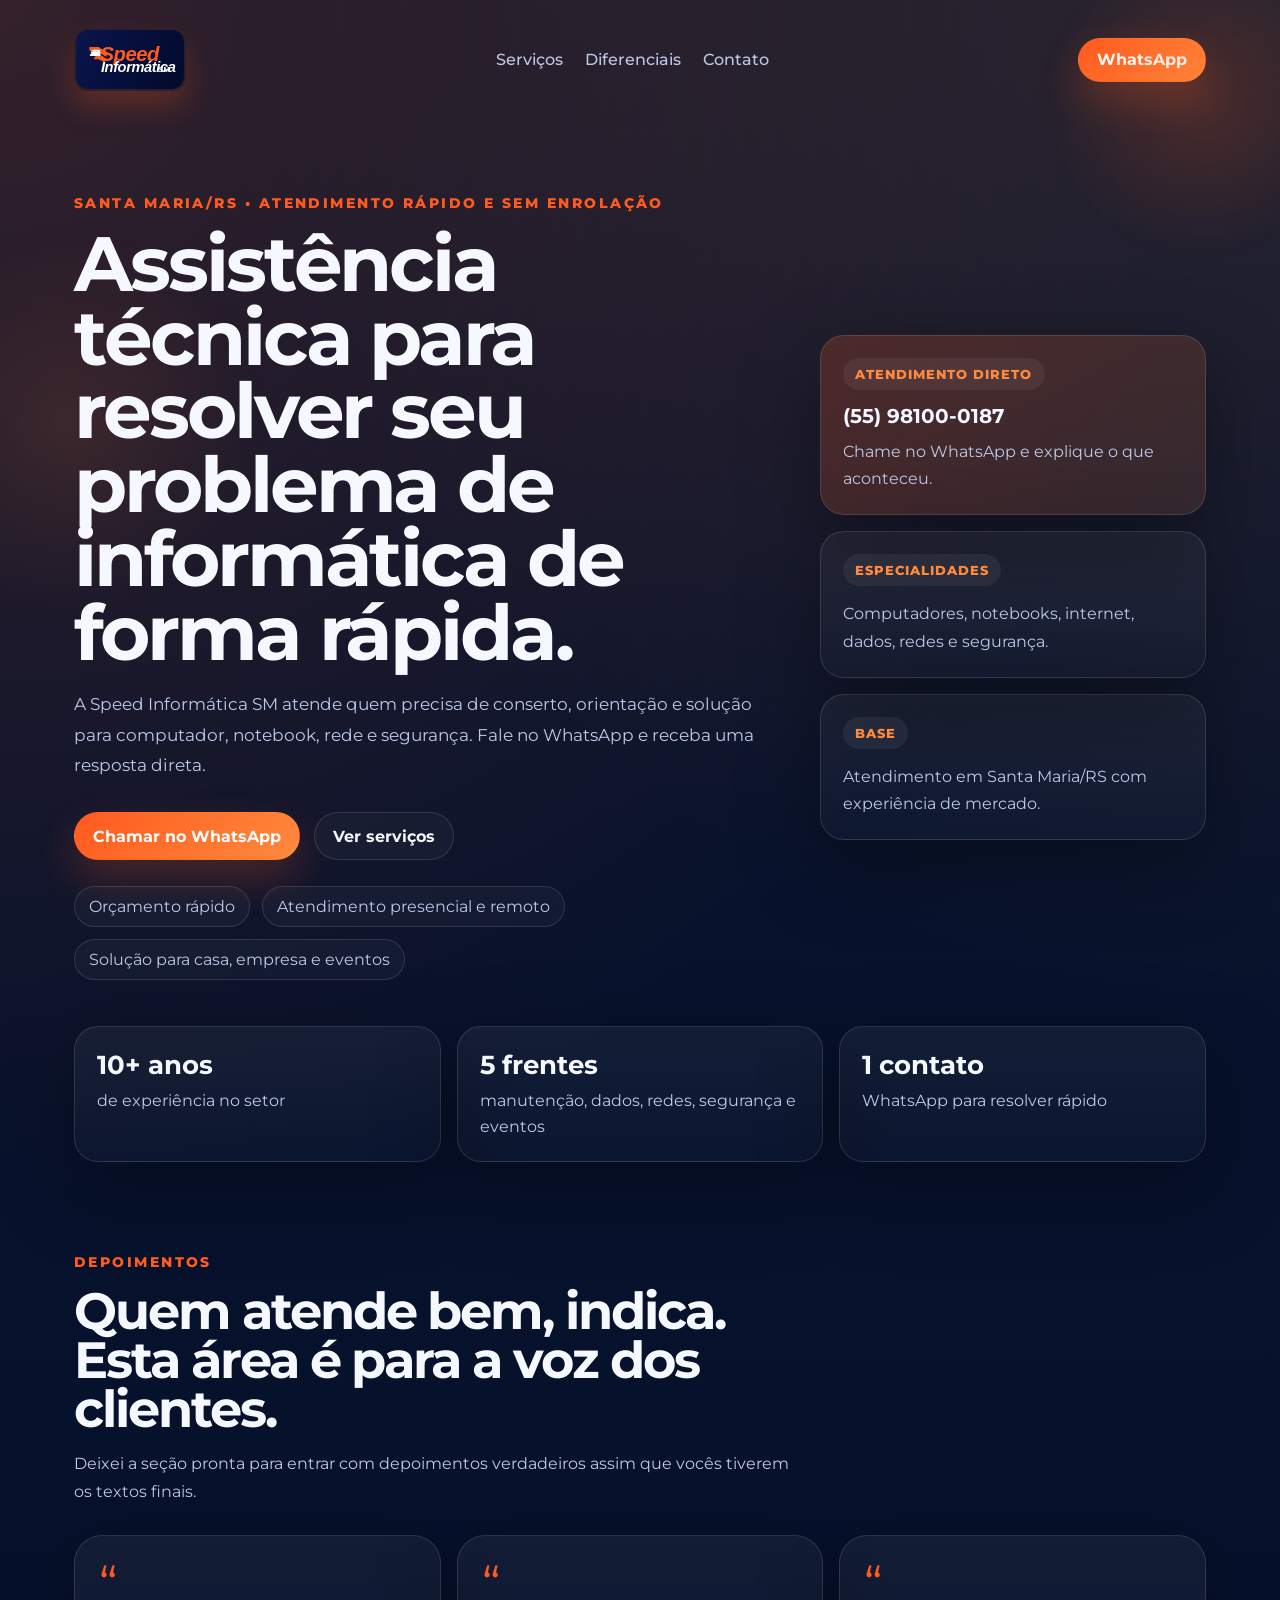
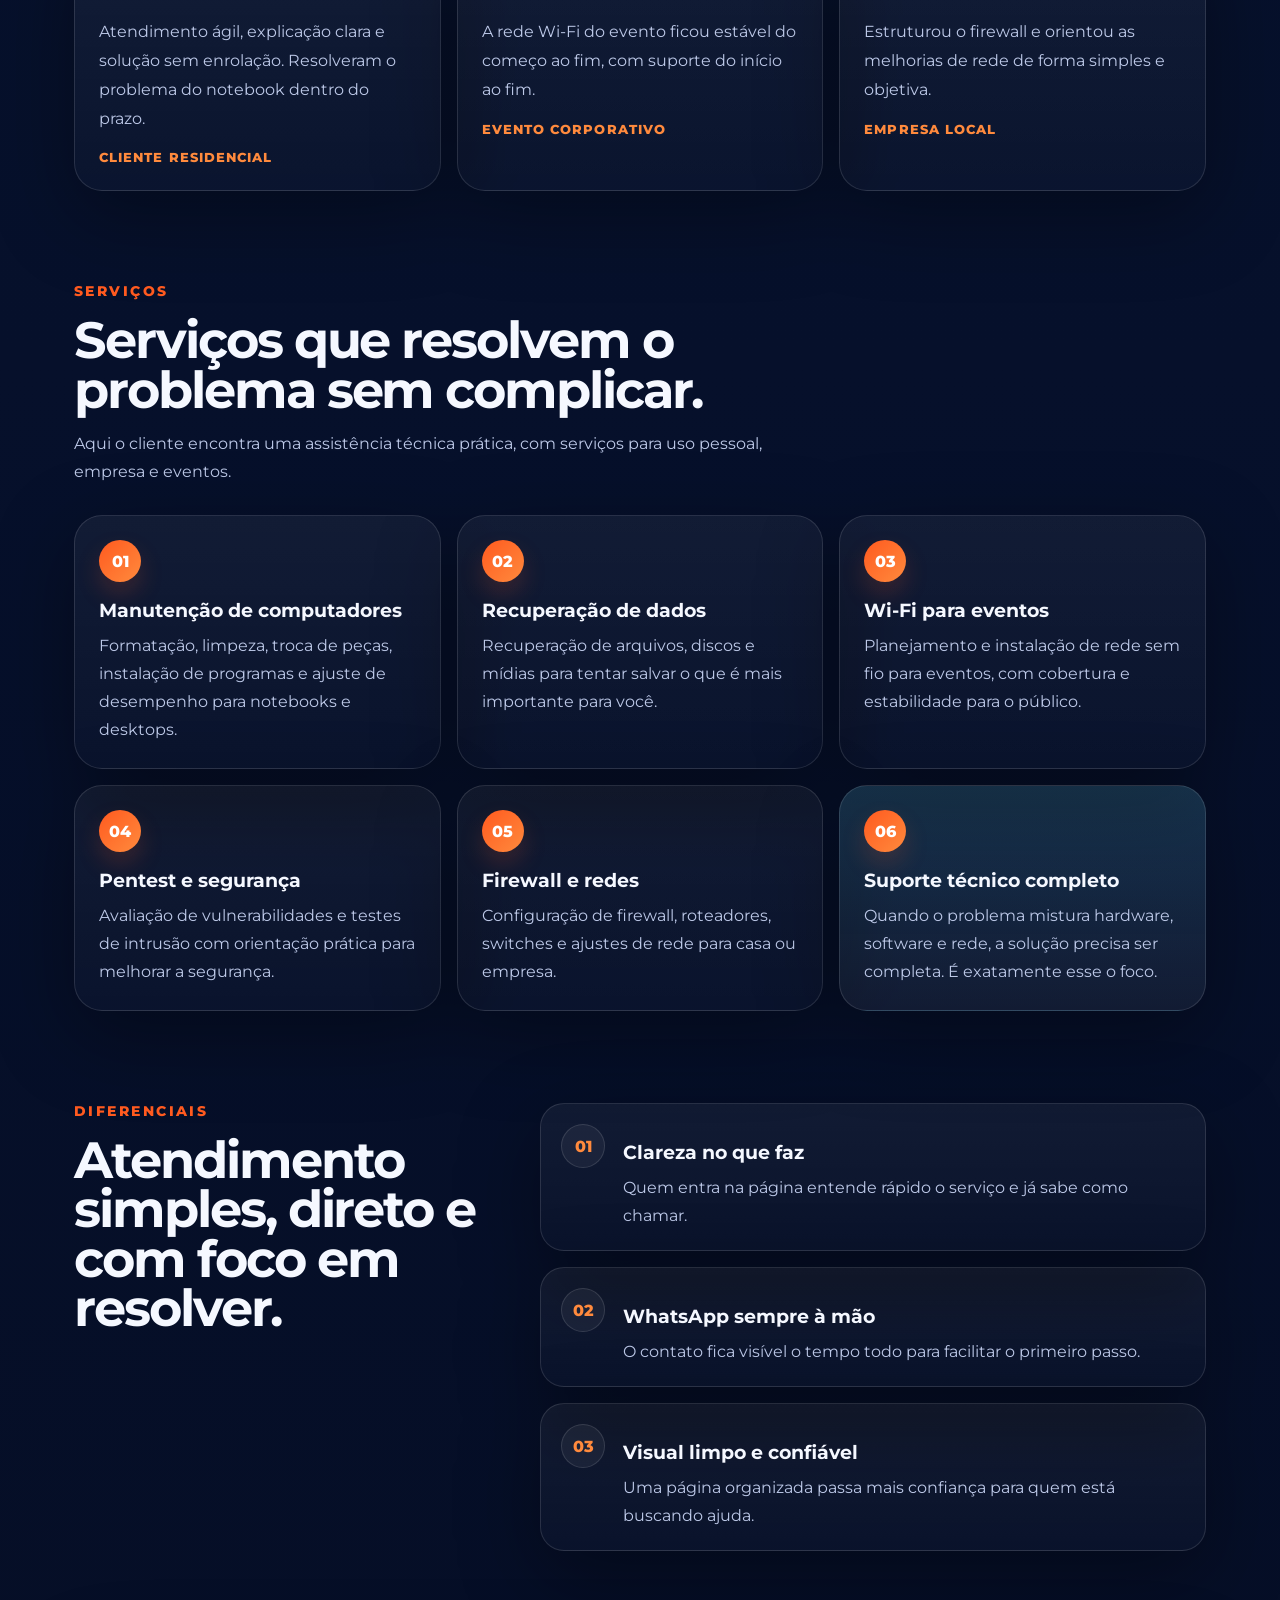
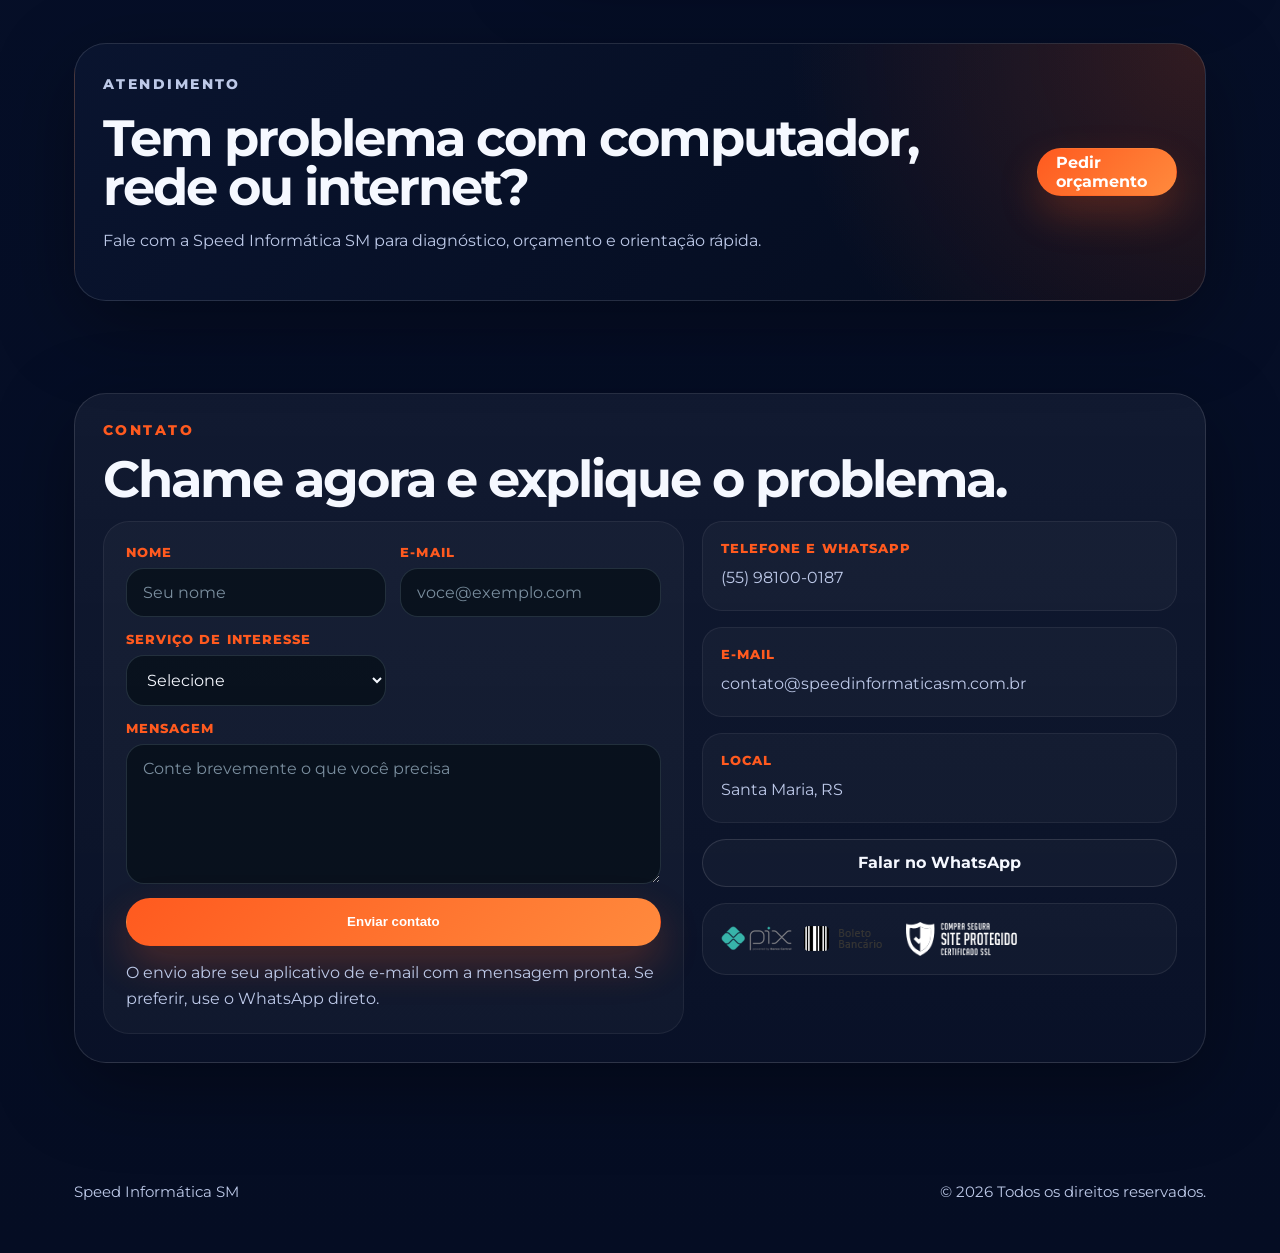
==== index.html @ acf9d68b "Apply company palette and logo assets" ====
<!doctype html>
<html lang="pt-BR">
  <head>
    <meta charset="utf-8" />
    <meta name="viewport" content="width=device-width, initial-scale=1" />
    <meta
      name="description"
      content="Speed Informática SM: assistência técnica, recuperação de dados, redes Wi-Fi para eventos, pentest e firewall em Santa Maria/RS."
    />
    <title>Speed Informática SM | Assistência técnica e redes</title>
    <link rel="preconnect" href="https://fonts.googleapis.com" />
    <link rel="preconnect" href="https://fonts.gstatic.com" crossorigin />
    <link
      href="https://fonts.googleapis.com/css2?family=Montserrat:wght@400;500;600;700;800;900&display=swap"
      rel="stylesheet"
    />
    <link rel="icon" href="favicon.svg" type="image/svg+xml" />
    <link rel="stylesheet" href="styles.css" />
  </head>
  <body>
    <div class="bg-orb orb-a"></div>
    <div class="bg-orb orb-b"></div>
    <div class="bg-grid"></div>

    <header class="topbar">
      <a class="brand" href="#inicio" aria-label="Speed Informática SM">
        <img class="brand-logo" src="logo.svg" alt="" />
        <span class="brand-text">
          <strong>Speed</strong>
          <span>Informática SM</span>
        </span>
      </a>

      <nav class="nav">
        <a href="#servicos">Serviços</a>
        <a href="#diferenciais">Diferenciais</a>
        <a href="#contato">Contato</a>
      </nav>

      <a
        class="cta cta-small"
        href="https://wa.me/5555981000187"
        target="_blank"
        rel="noreferrer"
      >
        WhatsApp
      </a>
    </header>

    <main id="inicio">
      <section class="hero">
        <div class="hero-copy">
          <p class="eyebrow">Santa Maria/RS • atendimento rápido e sem enrolação</p>
          <h1>Assistência técnica para resolver seu problema de informática de forma rápida.</h1>
          <p class="lead">
            A Speed Informática SM atende quem precisa de conserto, orientação e solução
            para computador, notebook, rede e segurança. Fale no WhatsApp e receba uma
            resposta direta.
          </p>

          <div class="hero-actions">
            <a class="cta" href="https://wa.me/5555981000187" target="_blank" rel="noreferrer">
              Chamar no WhatsApp
            </a>
            <a class="ghost" href="#servicos">Ver serviços</a>
          </div>

          <ul class="hero-points" aria-label="Resumo dos serviços">
            <li>Orçamento rápido</li>
            <li>Atendimento presencial e remoto</li>
            <li>Solução para casa, empresa e eventos</li>
          </ul>
        </div>

        <aside class="hero-panel" aria-label="Resumo do atendimento">
          <div class="panel-card panel-highlight">
            <span class="panel-label">Atendimento direto</span>
            <strong>(55) 98100-0187</strong>
            <p>Chame no WhatsApp e explique o que aconteceu.</p>
          </div>

          <div class="panel-card">
            <span class="panel-label">Especialidades</span>
            <p>Computadores, notebooks, internet, dados, redes e segurança.</p>
          </div>

          <div class="panel-card">
            <span class="panel-label">Base</span>
            <p>Atendimento em Santa Maria/RS com experiência de mercado.</p>
          </div>
        </aside>
      </section>

      <section class="stats" aria-label="Destaques">
        <div>
          <strong>10+ anos</strong>
          <span>de experiência no setor</span>
        </div>
        <div>
          <strong>5 frentes</strong>
          <span>manutenção, dados, redes, segurança e eventos</span>
        </div>
        <div>
          <strong>1 contato</strong>
          <span>WhatsApp para resolver rápido</span>
        </div>
      </section>

      <section id="depoimentos" class="section">
        <div class="section-head">
          <p class="eyebrow">Depoimentos</p>
          <h2>Quem atende bem, indica. Esta área é para a voz dos clientes.</h2>
          <p>
            Deixei a seção pronta para entrar com depoimentos verdadeiros assim que vocês
            tiverem os textos finais.
          </p>
        </div>

        <div class="testimonials">
          <article class="testimonial">
            <p class="quote-mark">“</p>
            <p>
              Atendimento ágil, explicação clara e solução sem enrolação. Resolveram o
              problema do notebook dentro do prazo.
            </p>
            <span>Cliente residencial</span>
          </article>

          <article class="testimonial">
            <p class="quote-mark">“</p>
            <p>
              A rede Wi-Fi do evento ficou estável do começo ao fim, com suporte do início
              ao fim.
            </p>
            <span>Evento corporativo</span>
          </article>

          <article class="testimonial">
            <p class="quote-mark">“</p>
            <p>
              Estruturou o firewall e orientou as melhorias de rede de forma simples e
              objetiva.
            </p>
            <span>Empresa local</span>
          </article>
        </div>
      </section>

      <section id="servicos" class="section">
        <div class="section-head">
          <p class="eyebrow">Serviços</p>
          <h2>Serviços que resolvem o problema sem complicar.</h2>
          <p>
            Aqui o cliente encontra uma assistência técnica prática, com serviços para uso
            pessoal, empresa e eventos.
          </p>
        </div>

        <div class="cards">
          <article class="card">
            <span class="card-icon">01</span>
            <h3>Manutenção de computadores</h3>
            <p>
              Formatação, limpeza, troca de peças, instalação de programas e ajuste de
              desempenho para notebooks e desktops.
            </p>
          </article>

          <article class="card">
            <span class="card-icon">02</span>
            <h3>Recuperação de dados</h3>
            <p>
              Recuperação de arquivos, discos e mídias para tentar salvar o que é mais
              importante para você.
            </p>
          </article>

          <article class="card">
            <span class="card-icon">03</span>
            <h3>Wi-Fi para eventos</h3>
            <p>
              Planejamento e instalação de rede sem fio para eventos, com cobertura e
              estabilidade para o público.
            </p>
          </article>

          <article class="card">
            <span class="card-icon">04</span>
            <h3>Pentest e segurança</h3>
            <p>
              Avaliação de vulnerabilidades e testes de intrusão com orientação prática para
              melhorar a segurança.
            </p>
          </article>

          <article class="card">
            <span class="card-icon">05</span>
            <h3>Firewall e redes</h3>
            <p>
              Configuração de firewall, roteadores, switches e ajustes de rede para casa ou
              empresa.
            </p>
          </article>

          <article class="card card-accent">
            <span class="card-icon">06</span>
            <h3>Suporte técnico completo</h3>
            <p>
              Quando o problema mistura hardware, software e rede, a solução precisa ser
              completa. É exatamente esse o foco.
            </p>
          </article>
        </div>
      </section>

      <section id="diferenciais" class="section split">
        <div class="section-head">
          <p class="eyebrow">Diferenciais</p>
          <h2>Atendimento simples, direto e com foco em resolver.</h2>
        </div>

        <div class="timeline">
          <div class="timeline-item">
            <span>01</span>
            <div>
              <h3>Clareza no que faz</h3>
              <p>Quem entra na página entende rápido o serviço e já sabe como chamar.</p>
            </div>
          </div>
          <div class="timeline-item">
            <span>02</span>
            <div>
              <h3>WhatsApp sempre à mão</h3>
              <p>O contato fica visível o tempo todo para facilitar o primeiro passo.</p>
            </div>
          </div>
          <div class="timeline-item">
            <span>03</span>
            <div>
              <h3>Visual limpo e confiável</h3>
              <p>Uma página organizada passa mais confiança para quem está buscando ajuda.</p>
            </div>
          </div>
        </div>
      </section>

      <section class="section callout">
        <div>
          <p class="eyebrow">Atendimento</p>
          <h2>Tem problema com computador, rede ou internet?</h2>
          <p>
            Fale com a Speed Informática SM para diagnóstico, orçamento e orientação rápida.
          </p>
        </div>

        <a class="cta" href="https://wa.me/5555981000187" target="_blank" rel="noreferrer">
          Pedir orçamento
        </a>
      </section>

      <section id="contato" class="section contact">
        <div class="contact-card">
          <p class="eyebrow">Contato</p>
          <h2>Chame agora e explique o problema.</h2>
          <div class="contact-layout">
            <form class="contact-form" id="contact-form">
              <label>
                <span>Nome</span>
                <input name="nome" type="text" placeholder="Seu nome" required />
              </label>
              <label>
                <span>E-mail</span>
                <input name="email" type="email" placeholder="voce@exemplo.com" required />
              </label>
              <label>
                <span>Serviço de interesse</span>
                <select name="servico" required>
                  <option value="">Selecione</option>
                  <option>Manutenção de computadores</option>
                  <option>Recuperação de dados</option>
                  <option>Wi-Fi para eventos</option>
                  <option>Pentest e segurança</option>
                  <option>Firewall e redes</option>
                  <option>Outro</option>
                </select>
              </label>
              <label class="full">
                <span>Mensagem</span>
                <textarea
                  name="mensagem"
                  rows="5"
                  placeholder="Conte brevemente o que você precisa"
                  required
                ></textarea>
              </label>
              <button class="cta full" type="submit">Enviar contato</button>
              <p class="form-note full">
                O envio abre seu aplicativo de e-mail com a mensagem pronta. Se preferir,
                use o WhatsApp direto.
              </p>
            </form>

            <div class="contact-side">
              <div class="contact-grid">
                <div>
                  <span>Telefone e WhatsApp</span>
                  <a href="tel:+5555981000187">(55) 98100-0187</a>
                </div>
                <div>
                  <span>E-mail</span>
                  <a href="mailto:contato@speedinformaticasm.com.br">contato@speedinformaticasm.com.br</a>
                </div>
                <div>
                  <span>Local</span>
                  <p>Santa Maria, RS</p>
                </div>
              </div>

              <a
                class="ghost contact-whatsapp"
                href="https://wa.me/5555981000187"
                target="_blank"
                rel="noreferrer"
              >
                Falar no WhatsApp
              </a>

              <div class="trust-strip" aria-label="Formas de pagamento e confiança">
                <img src="pix-logo.png" alt="PIX" />
                <img src="boleto-logo.png" alt="Boleto" />
                <img src="ssl-stamp.webp" alt="Site seguro" />
              </div>
            </div>
          </div>
        </div>
      </section>
    </main>

    <footer class="footer">
      <p>Speed Informática SM</p>
      <p>© <span id="year"></span> Todos os direitos reservados.</p>
    </footer>

    <script src="script.js"></script>
  </body>
</html>
---- styles.css ----
:root {
  --bg: #07142d;
  --bg-2: #050d23;
  --surface: rgba(10, 21, 48, 0.88);
  --surface-strong: rgba(4, 12, 30, 0.98);
  --text: #f5f8ff;
  --muted: #bdc9e8;
  --line: rgba(255, 255, 255, 0.12);
  --accent: #ff5a1f;
  --accent-2: #ff8a3d;
  --accent-3: #ffffff;
  --shadow: 0 24px 80px rgba(0, 0, 0, 0.34);
}

* {
  box-sizing: border-box;
}

html {
  scroll-behavior: smooth;
}

body {
  margin: 0;
  font-family: "Montserrat", system-ui, sans-serif;
  color: var(--text);
  background:
    radial-gradient(circle at top left, rgba(255, 90, 31, 0.18), transparent 26%),
    radial-gradient(circle at top right, rgba(255, 138, 61, 0.14), transparent 22%),
    linear-gradient(180deg, var(--bg) 0%, #06102b 44%, var(--bg-2) 100%);
  min-height: 100vh;
  overflow-x: hidden;
}

a {
  color: inherit;
  text-decoration: none;
}

body,
button,
a {
  -webkit-font-smoothing: antialiased;
  text-rendering: optimizeLegibility;
}

.bg-orb {
  position: fixed;
  inset: auto;
  border-radius: 999px;
  filter: blur(12px);
  opacity: 0.52;
  pointer-events: none;
}

.orb-a {
  width: 320px;
  height: 320px;
  top: -60px;
  right: -80px;
  background: radial-gradient(circle, rgba(255, 90, 31, 0.34), transparent 68%);
}

.orb-b {
  width: 420px;
  height: 420px;
  left: -140px;
  top: 24%;
  background: radial-gradient(circle, rgba(255, 138, 61, 0.22), transparent 66%);
}

.bg-grid {
  position: fixed;
  inset: 0;
  pointer-events: none;
  opacity: 0.22;
  background-image:
    linear-gradient(rgba(255, 255, 255, 0.035) 1px, transparent 1px),
    linear-gradient(90deg, rgba(255, 255, 255, 0.035) 1px, transparent 1px);
  background-size: 64px 64px;
  mask-image: radial-gradient(circle at center, black 40%, transparent 82%);
}

.topbar {
  max-width: 1180px;
  margin: 0 auto;
  padding: 28px 24px 0;
  display: flex;
  align-items: center;
  justify-content: space-between;
  gap: 20px;
}

.brand {
  display: inline-flex;
  align-items: center;
  gap: 0;
}

.brand-logo {
  width: 112px;
  height: auto;
  display: block;
  border-radius: 14px;
  box-shadow: 0 16px 28px rgba(255, 90, 31, 0.22);
}

.brand-text {
  display: none;
}

.nav {
  display: flex;
  align-items: center;
  gap: 22px;
  color: var(--muted);
  font-weight: 500;
}

.nav a {
  transition: color 180ms ease;
}

.nav a:hover {
  color: var(--text);
}

.cta,
.ghost {
  display: inline-flex;
  align-items: center;
  justify-content: center;
  min-height: 48px;
  padding: 0 18px;
  border-radius: 999px;
  font-weight: 700;
  border: 1px solid transparent;
  transition:
    transform 180ms ease,
    box-shadow 180ms ease,
    border-color 180ms ease,
    background-color 180ms ease;
}

.cta {
  color: #ffffff;
  background: linear-gradient(135deg, var(--accent) 0%, var(--accent-2) 100%);
  box-shadow: 0 18px 40px rgba(255, 90, 31, 0.24);
}

.cta:hover,
.ghost:hover {
  transform: translateY(-2px);
}

.cta-small {
  min-height: 44px;
}

.ghost {
  color: var(--text);
  border-color: var(--line);
  background: rgba(255, 255, 255, 0.03);
}

main {
  max-width: 1180px;
  margin: 0 auto;
  padding: 24px 24px 80px;
}

.hero {
  display: grid;
  grid-template-columns: minmax(0, 1.3fr) minmax(290px, 0.7fr);
  gap: 28px;
  align-items: stretch;
  padding: 80px 0 34px;
}

.hero-copy,
.hero-panel,
.section,
.stats,
.callout,
.contact-card {
  animation: float-in 650ms ease both;
}

.hero-copy h1,
.section-head h2,
.callout h2,
.contact h2 {
  margin: 0;
  letter-spacing: -0.04em;
  line-height: 0.96;
}

.hero-copy h1 {
  font-size: clamp(2.8rem, 6vw, 5.9rem);
  max-width: 11ch;
}

.eyebrow {
  margin: 0 0 16px;
  color: var(--accent);
  font-size: 0.85rem;
  font-weight: 800;
  letter-spacing: 0.18em;
  text-transform: uppercase;
}

.lead {
  max-width: 62ch;
  margin: 20px 0 0;
  color: var(--muted);
  font-size: 1.08rem;
  line-height: 1.75;
}

.hero-actions {
  display: flex;
  flex-wrap: wrap;
  gap: 14px;
  margin-top: 32px;
}

.hero-points {
  list-style: none;
  padding: 0;
  margin: 26px 0 0;
  display: flex;
  flex-wrap: wrap;
  gap: 12px;
}

.hero-points li {
  padding: 10px 14px;
  border: 1px solid var(--line);
  border-radius: 999px;
  background: rgba(255, 255, 255, 0.03);
  color: var(--muted);
}

.hero-panel {
  display: grid;
  gap: 16px;
  align-content: center;
}

.panel-card,
.card,
.timeline-item,
.contact-card,
.stats > div,
.callout {
  border: 1px solid var(--line);
  background: linear-gradient(180deg, rgba(255, 255, 255, 0.05), rgba(255, 255, 255, 0.02));
  backdrop-filter: blur(14px);
  box-shadow: var(--shadow);
}

.panel-card {
  border-radius: 24px;
  padding: 22px;
}

.panel-highlight {
  background: linear-gradient(135deg, rgba(255, 90, 31, 0.2), rgba(255, 138, 61, 0.12));
}

.panel-label,
.card-icon,
.timeline-item span {
  display: inline-flex;
  align-items: center;
  justify-content: center;
  border-radius: 999px;
  font-weight: 800;
}

.panel-label {
  margin-bottom: 14px;
  padding: 8px 12px;
  background: rgba(255, 255, 255, 0.06);
  color: var(--accent-2);
  font-size: 0.82rem;
  letter-spacing: 0.08em;
  text-transform: uppercase;
}

.panel-card strong {
  display: block;
  font-size: 1.25rem;
  margin-bottom: 10px;
}

.panel-card p {
  margin: 0;
  color: var(--muted);
  line-height: 1.7;
}

.stats {
  display: grid;
  grid-template-columns: repeat(3, minmax(0, 1fr));
  gap: 16px;
  margin-top: 12px;
}

.stats > div {
  padding: 22px;
  border-radius: 24px;
}

.stats strong {
  display: block;
  font-size: clamp(1.4rem, 2vw, 2rem);
  margin-bottom: 8px;
}

.stats span {
  color: var(--muted);
  line-height: 1.6;
}

.section {
  padding: 92px 0 0;
}

.section-head {
  max-width: 720px;
  margin-bottom: 28px;
}

.section-head h2,
.callout h2,
.contact h2 {
  font-size: clamp(2rem, 4vw, 3.8rem);
}

.section-head p:last-child,
.callout p,
.contact h2 + p {
  color: var(--muted);
  line-height: 1.8;
  max-width: 68ch;
}

.cards {
  display: grid;
  grid-template-columns: repeat(3, minmax(0, 1fr));
  gap: 16px;
}

.testimonials {
  display: grid;
  grid-template-columns: repeat(3, minmax(0, 1fr));
  gap: 16px;
}

.testimonial {
  border: 1px solid var(--line);
  border-radius: 28px;
  padding: 24px;
  background: linear-gradient(180deg, rgba(255, 255, 255, 0.05), rgba(255, 255, 255, 0.02));
  backdrop-filter: blur(14px);
  box-shadow: var(--shadow);
}

.quote-mark {
  margin: 0 0 10px;
  font-size: 3rem;
  line-height: 1;
  color: var(--accent);
}

.testimonial p:last-of-type {
  margin: 0;
  color: var(--muted);
  line-height: 1.8;
}

.testimonial span {
  display: inline-block;
  margin-top: 16px;
  color: var(--accent-2);
  font-size: 0.84rem;
  font-weight: 800;
  letter-spacing: 0.08em;
  text-transform: uppercase;
}

.card {
  min-height: 220px;
  border-radius: 28px;
  padding: 24px;
}

.card h3,
.timeline-item h3 {
  margin: 16px 0 10px;
  font-size: 1.2rem;
}

.card p,
.timeline-item p,
.contact-grid p,
.contact-grid a {
  color: var(--muted);
  line-height: 1.75;
  margin: 0;
}

.card-icon {
  width: 42px;
  height: 42px;
  color: #ffffff;
  background: linear-gradient(135deg, var(--accent) 0%, var(--accent-2) 100%);
  box-shadow: 0 12px 24px rgba(255, 90, 31, 0.18);
}

.card-accent {
  background:
    linear-gradient(180deg, rgba(75, 212, 255, 0.14), rgba(255, 255, 255, 0.02)),
    rgba(255, 255, 255, 0.03);
}

.split {
  display: grid;
  grid-template-columns: minmax(0, 0.8fr) minmax(0, 1.2fr);
  gap: 22px;
  align-items: start;
}

.timeline {
  display: grid;
  gap: 16px;
}

.timeline-item {
  border-radius: 24px;
  padding: 20px;
  display: grid;
  grid-template-columns: auto 1fr;
  gap: 18px;
}

.timeline-item span {
  width: 44px;
  height: 44px;
  background: rgba(255, 255, 255, 0.05);
  color: var(--accent-2);
  border: 1px solid var(--line);
}

.callout {
  margin-top: 92px;
  border-radius: 32px;
  padding: 28px;
  display: flex;
  align-items: center;
  justify-content: space-between;
  gap: 24px;
  background:
    radial-gradient(circle at top right, rgba(255, 90, 31, 0.18), transparent 36%),
    linear-gradient(135deg, rgba(10, 21, 48, 0.96), rgba(4, 12, 30, 0.96));
}

.contact {
  padding-bottom: 24px;
}

.contact-card {
  border-radius: 32px;
  padding: 28px;
}

.contact-layout {
  display: grid;
  grid-template-columns: minmax(0, 1.1fr) minmax(280px, 0.9fr);
  gap: 18px;
  margin-top: 18px;
}

.contact-form {
  display: grid;
  grid-template-columns: repeat(2, minmax(0, 1fr));
  gap: 14px;
  padding: 22px;
  border: 1px solid rgba(255, 255, 255, 0.06);
  border-radius: 26px;
  background: rgba(255, 255, 255, 0.03);
}

.contact-form label {
  display: grid;
  gap: 8px;
}

.contact-form span {
  color: var(--accent);
  font-size: 0.82rem;
  font-weight: 800;
  letter-spacing: 0.08em;
  text-transform: uppercase;
}

.contact-form input,
.contact-form select,
.contact-form textarea {
  width: 100%;
  border: 1px solid rgba(168, 203, 224, 0.16);
  border-radius: 18px;
  padding: 14px 16px;
  color: var(--text);
  background: rgba(4, 13, 20, 0.64);
  font: inherit;
  outline: none;
}

.contact-form textarea {
  resize: vertical;
  min-height: 140px;
}

.contact-form input::placeholder,
.contact-form textarea::placeholder {
  color: rgba(166, 190, 208, 0.72);
}

.contact-form input:focus,
.contact-form select:focus,
.contact-form textarea:focus {
  border-color: rgba(255, 90, 31, 0.7);
  box-shadow: 0 0 0 3px rgba(255, 90, 31, 0.14);
}

.full {
  grid-column: 1 / -1;
}

.form-note {
  margin: 0;
  color: var(--muted);
  line-height: 1.6;
}

.contact-side {
  display: grid;
  gap: 16px;
  align-content: start;
}

.contact-grid {
  display: grid;
  grid-template-columns: 1fr;
  gap: 16px;
}

.contact-grid > div {
  padding: 18px;
  border-radius: 20px;
  background: rgba(255, 255, 255, 0.03);
  border: 1px solid rgba(255, 255, 255, 0.06);
}

.contact-grid span {
  display: block;
  margin-bottom: 8px;
  color: var(--accent);
  font-size: 0.84rem;
  font-weight: 800;
  letter-spacing: 0.08em;
  text-transform: uppercase;
}

.contact-grid a {
  word-break: break-word;
}

.contact-whatsapp {
  width: 100%;
}

.trust-strip {
  display: flex;
  align-items: center;
  gap: 12px;
  flex-wrap: wrap;
  padding: 18px;
  border-radius: 24px;
  border: 1px solid rgba(255, 255, 255, 0.08);
  background: rgba(255, 255, 255, 0.03);
}

.trust-strip img {
  display: block;
  max-height: 34px;
  width: auto;
}

.footer {
  max-width: 1180px;
  margin: 0 auto;
  padding: 0 24px 36px;
  display: flex;
  justify-content: space-between;
  gap: 16px;
  color: var(--muted);
  font-size: 0.95rem;
}

@keyframes float-in {
  from {
    opacity: 0;
    transform: translateY(12px);
  }
  to {
    opacity: 1;
    transform: translateY(0);
  }
}

@media (max-width: 980px) {
  .topbar {
    flex-wrap: wrap;
  }

  .nav {
    order: 3;
    width: 100%;
    justify-content: flex-start;
    overflow-x: auto;
    padding-bottom: 4px;
  }

  .hero,
  .split,
  .cards,
  .testimonials,
  .stats,
  .contact-layout,
  .contact-grid,
  .callout {
    grid-template-columns: 1fr;
  }

  .callout {
    display: grid;
  }
}

@media (max-width: 640px) {
  .topbar,
  main,
  .footer {
    padding-left: 16px;
    padding-right: 16px;
  }

  .hero {
    padding-top: 54px;
  }

  .hero-copy h1 {
    max-width: 12ch;
  }

  .section {
    padding-top: 72px;
  }

  .callout {
    margin-top: 72px;
    padding: 22px;
  }

  .footer {
    flex-direction: column;
  }

  .contact-form {
    grid-template-columns: 1fr;
    padding: 18px;
  }
}
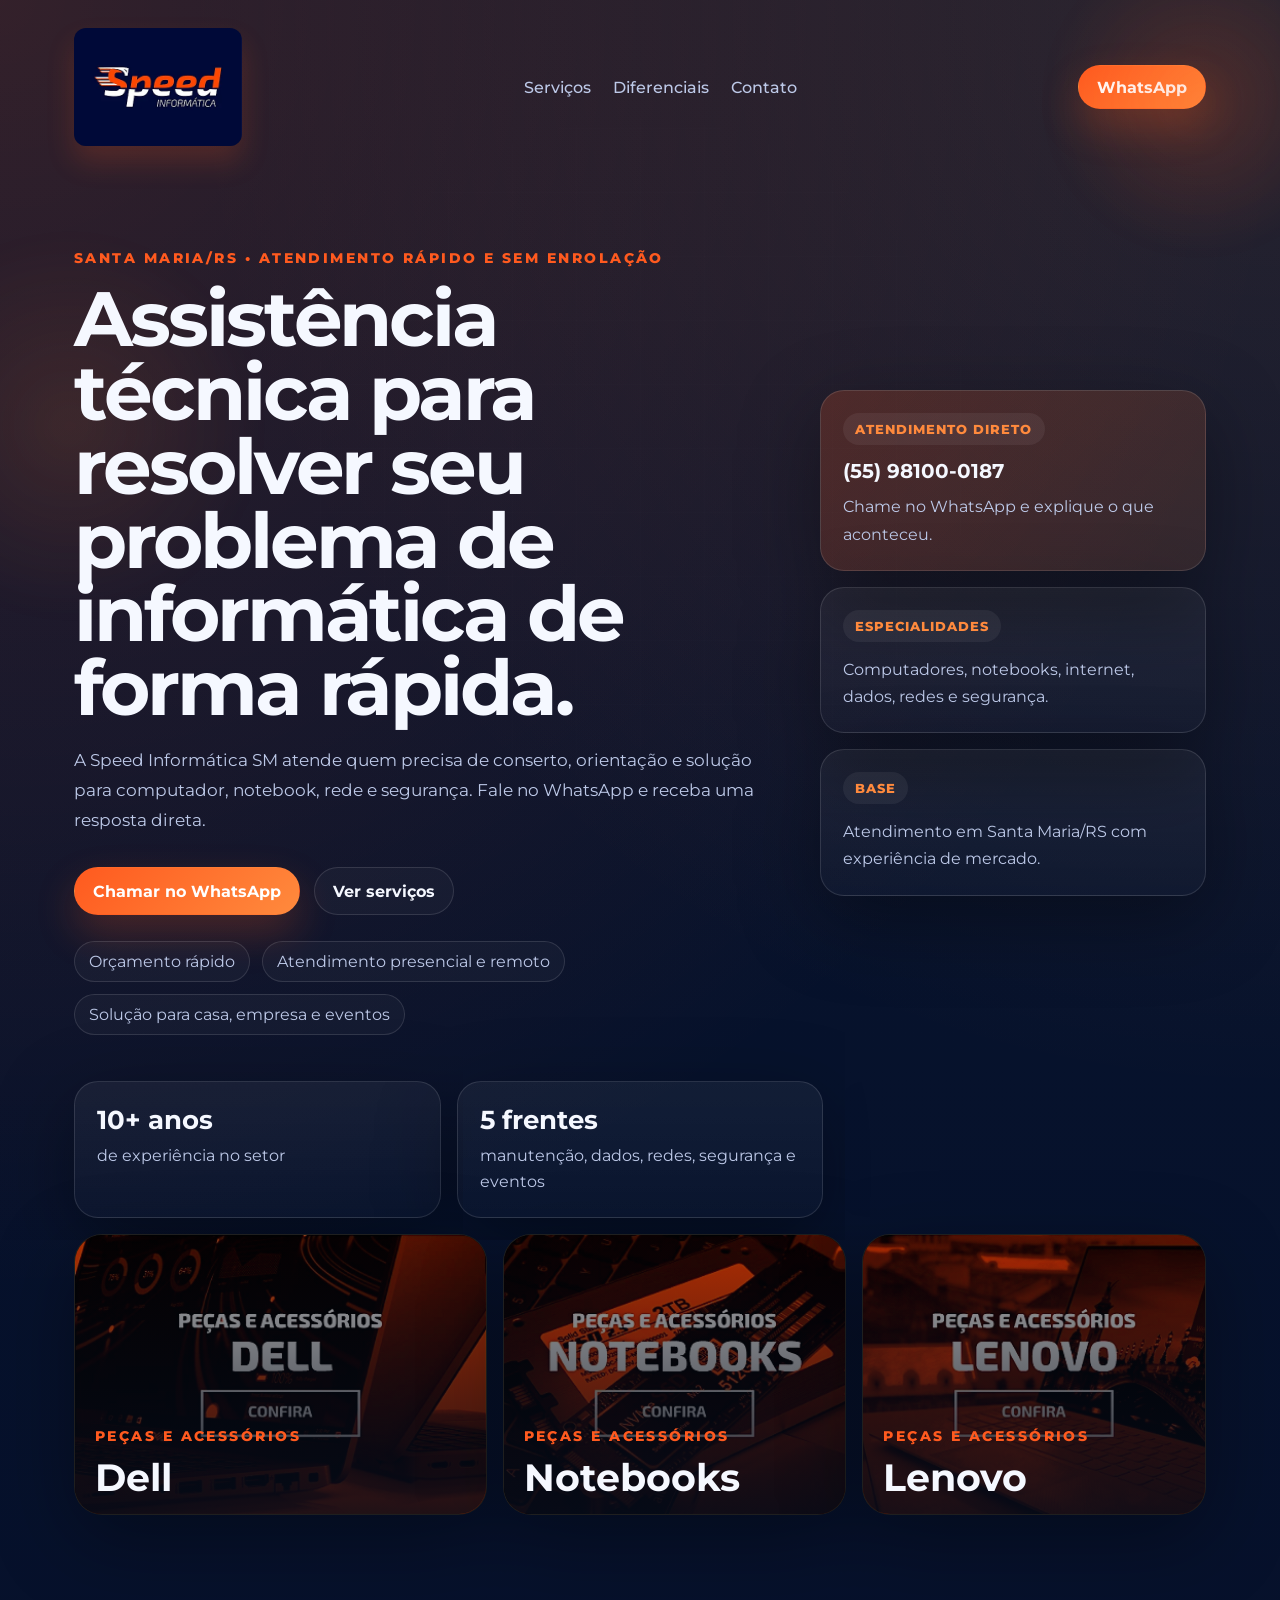
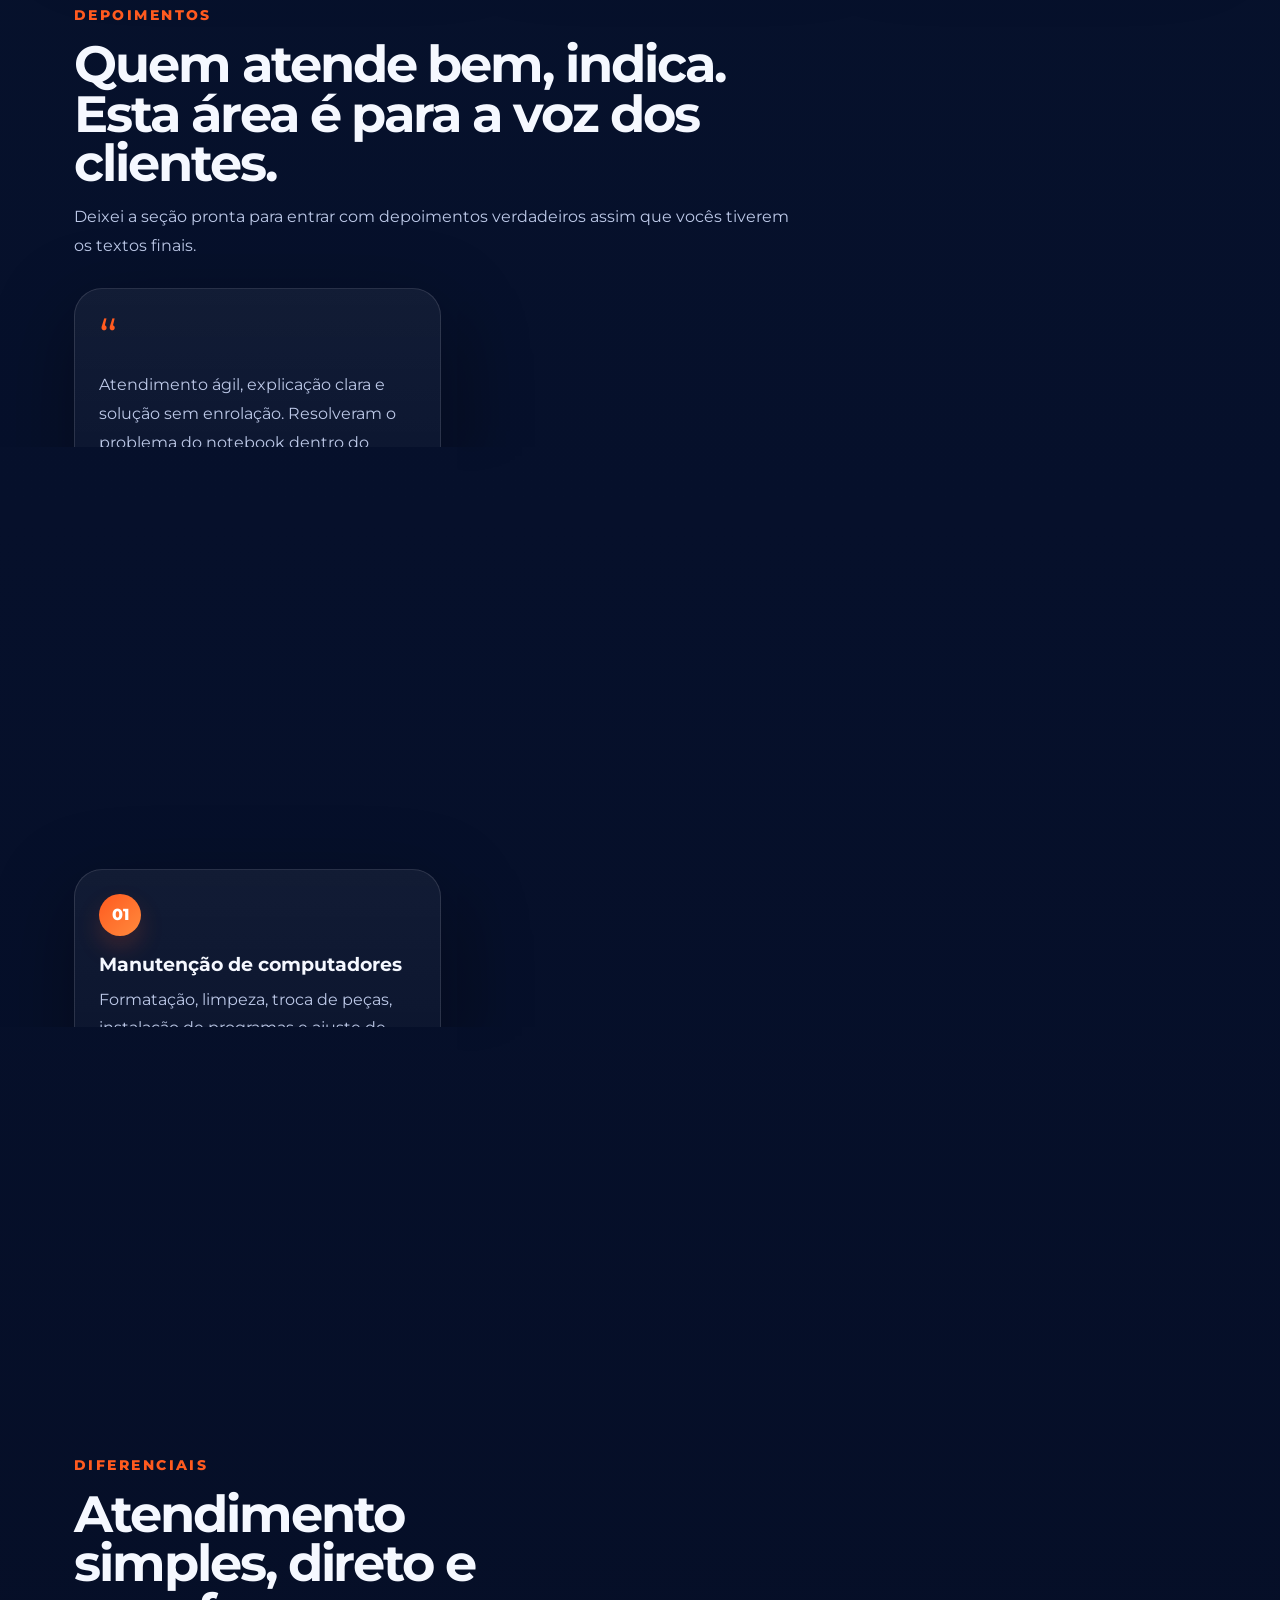
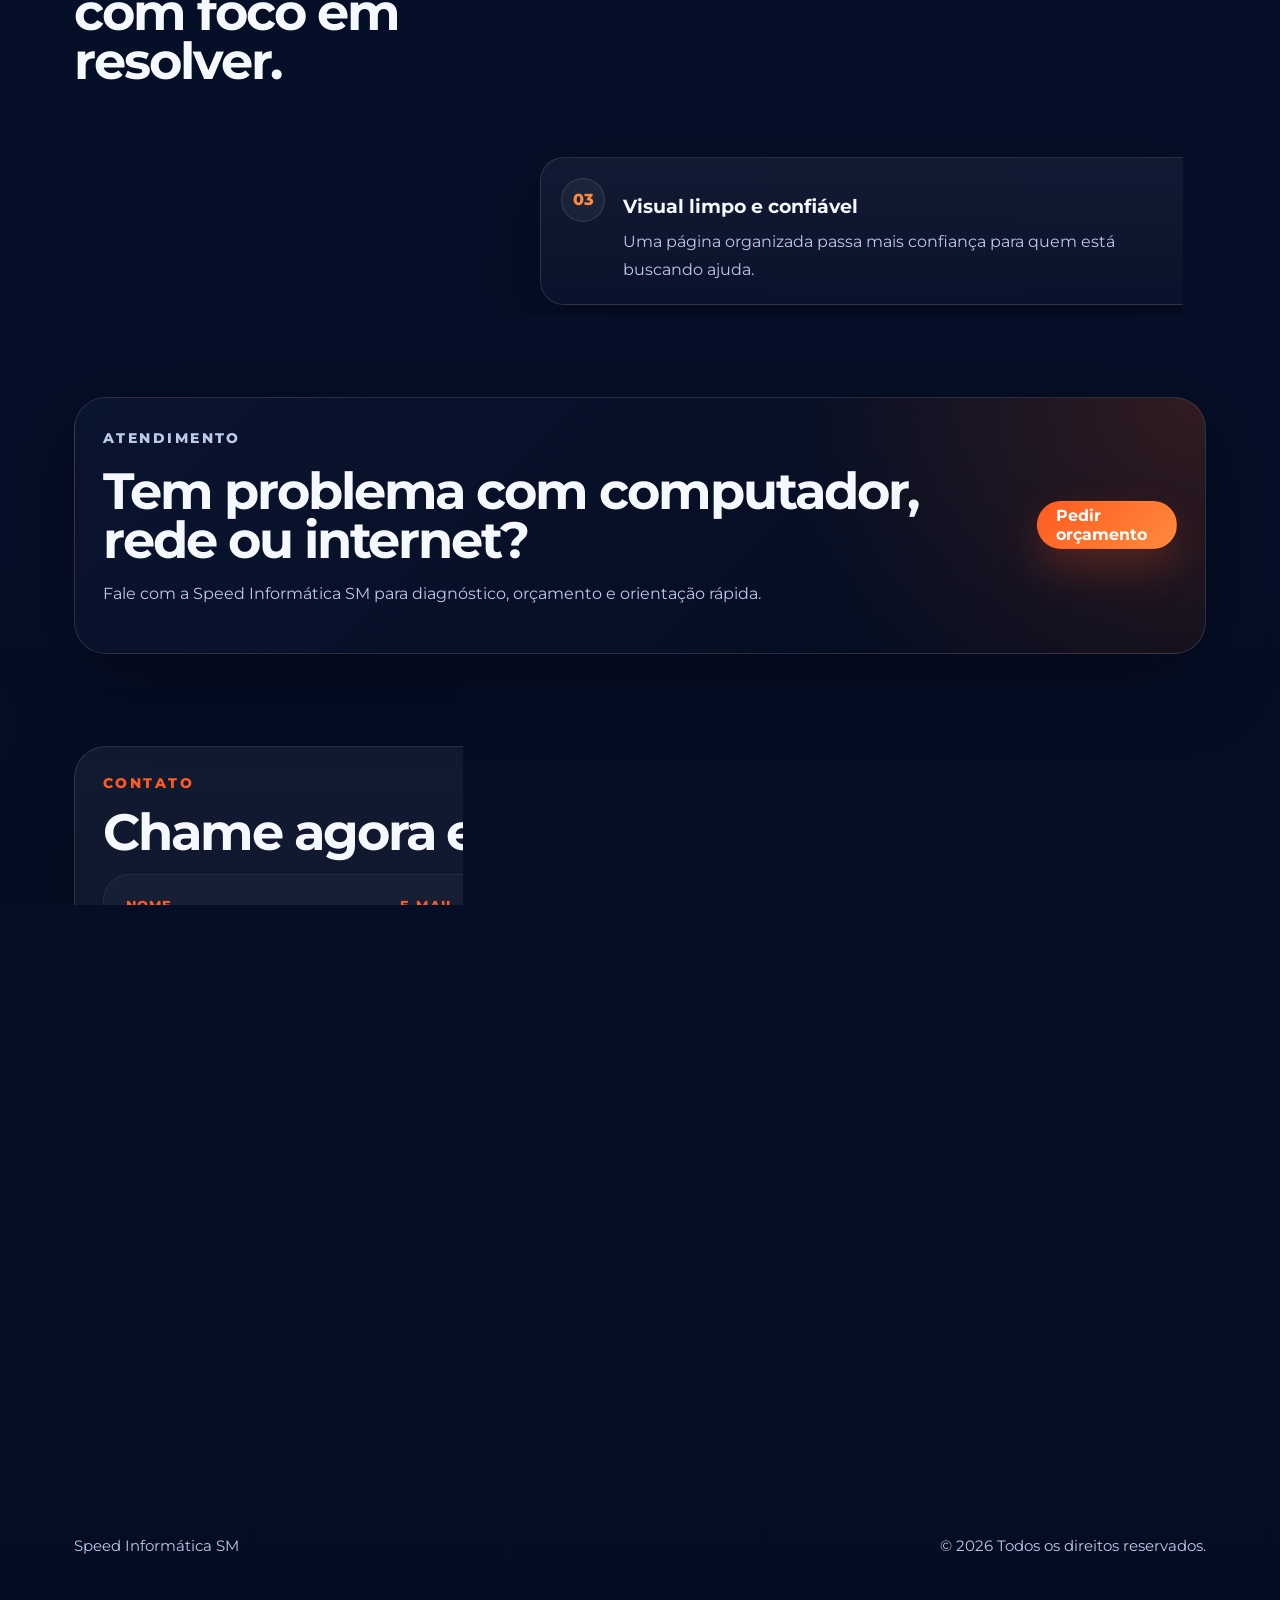
==== commit b03a70c6: "Align visuals with company brand assets" ====
--- a/index.html
+++ b/index.html
@@ -24,7 +24,7 @@
 
     <header class="topbar">
       <a class="brand" href="#inicio" aria-label="Speed Informática SM">
-        <img class="brand-logo" src="logo.svg" alt="" />
+        <img class="brand-logo" src="logo-original.webp" alt="Speed Informática SM" />
         <span class="brand-text">
           <strong>Speed</strong>
           <span>Informática SM</span>
@@ -104,6 +104,30 @@
           <strong>1 contato</strong>
           <span>WhatsApp para resolver rápido</span>
         </div>
+      </section>
+
+      <section class="showcase" aria-label="Destaques visuais">
+        <article class="showcase-card showcase-large">
+          <img src="banner-dell.webp" alt="Peças e acessórios Dell" />
+          <div>
+            <p class="eyebrow">Peças e acessórios</p>
+            <h2>Dell</h2>
+          </div>
+        </article>
+        <article class="showcase-card">
+          <img src="banner-notebooks.webp" alt="Peças e acessórios para notebooks" />
+          <div>
+            <p class="eyebrow">Peças e acessórios</p>
+            <h2>Notebooks</h2>
+          </div>
+        </article>
+        <article class="showcase-card">
+          <img src="banner-lenovo.webp" alt="Peças e acessórios Lenovo" />
+          <div>
+            <p class="eyebrow">Peças e acessórios</p>
+            <h2>Lenovo</h2>
+          </div>
+        </article>
       </section>
 
       <section id="depoimentos" class="section">
--- a/styles.css
+++ b/styles.css
@@ -98,11 +98,11 @@
 }
 
 .brand-logo {
-  width: 112px;
+  width: 168px;
   height: auto;
   display: block;
-  border-radius: 14px;
-  box-shadow: 0 16px 28px rgba(255, 90, 31, 0.22);
+  border-radius: 12px;
+  box-shadow: 0 16px 28px rgba(255, 90, 31, 0.18);
 }
 
 .brand-text {
@@ -307,6 +307,57 @@
   margin-top: 12px;
 }
 
+.showcase {
+  display: grid;
+  grid-template-columns: 1.2fr 1fr 1fr;
+  gap: 16px;
+  margin-top: 16px;
+}
+
+.showcase-card {
+  position: relative;
+  min-height: 220px;
+  border-radius: 28px;
+  overflow: hidden;
+  border: 1px solid var(--line);
+  box-shadow: var(--shadow);
+  background: #000;
+}
+
+.showcase-card img {
+  width: 100%;
+  height: 100%;
+  object-fit: cover;
+  display: block;
+  opacity: 0.74;
+  filter: saturate(1.12) contrast(1.05);
+}
+
+.showcase-card::after {
+  content: "";
+  position: absolute;
+  inset: 0;
+  background: linear-gradient(180deg, rgba(6, 12, 26, 0.08), rgba(6, 12, 26, 0.86));
+}
+
+.showcase-card div {
+  position: absolute;
+  left: 20px;
+  right: 20px;
+  bottom: 18px;
+  z-index: 1;
+}
+
+.showcase-card h2 {
+  margin: 0;
+  font-size: clamp(1.8rem, 3vw, 3rem);
+  line-height: 0.95;
+}
+
+.showcase-large {
+  min-height: 280px;
+}
+
 .stats > div {
   padding: 22px;
   border-radius: 24px;
@@ -637,6 +688,7 @@
   .hero,
   .split,
   .cards,
+  .showcase,
   .testimonials,
   .stats,
   .contact-layout,
@@ -666,6 +718,10 @@
     max-width: 12ch;
   }
 
+  .brand-logo {
+    width: 138px;
+  }
+
   .section {
     padding-top: 72px;
   }
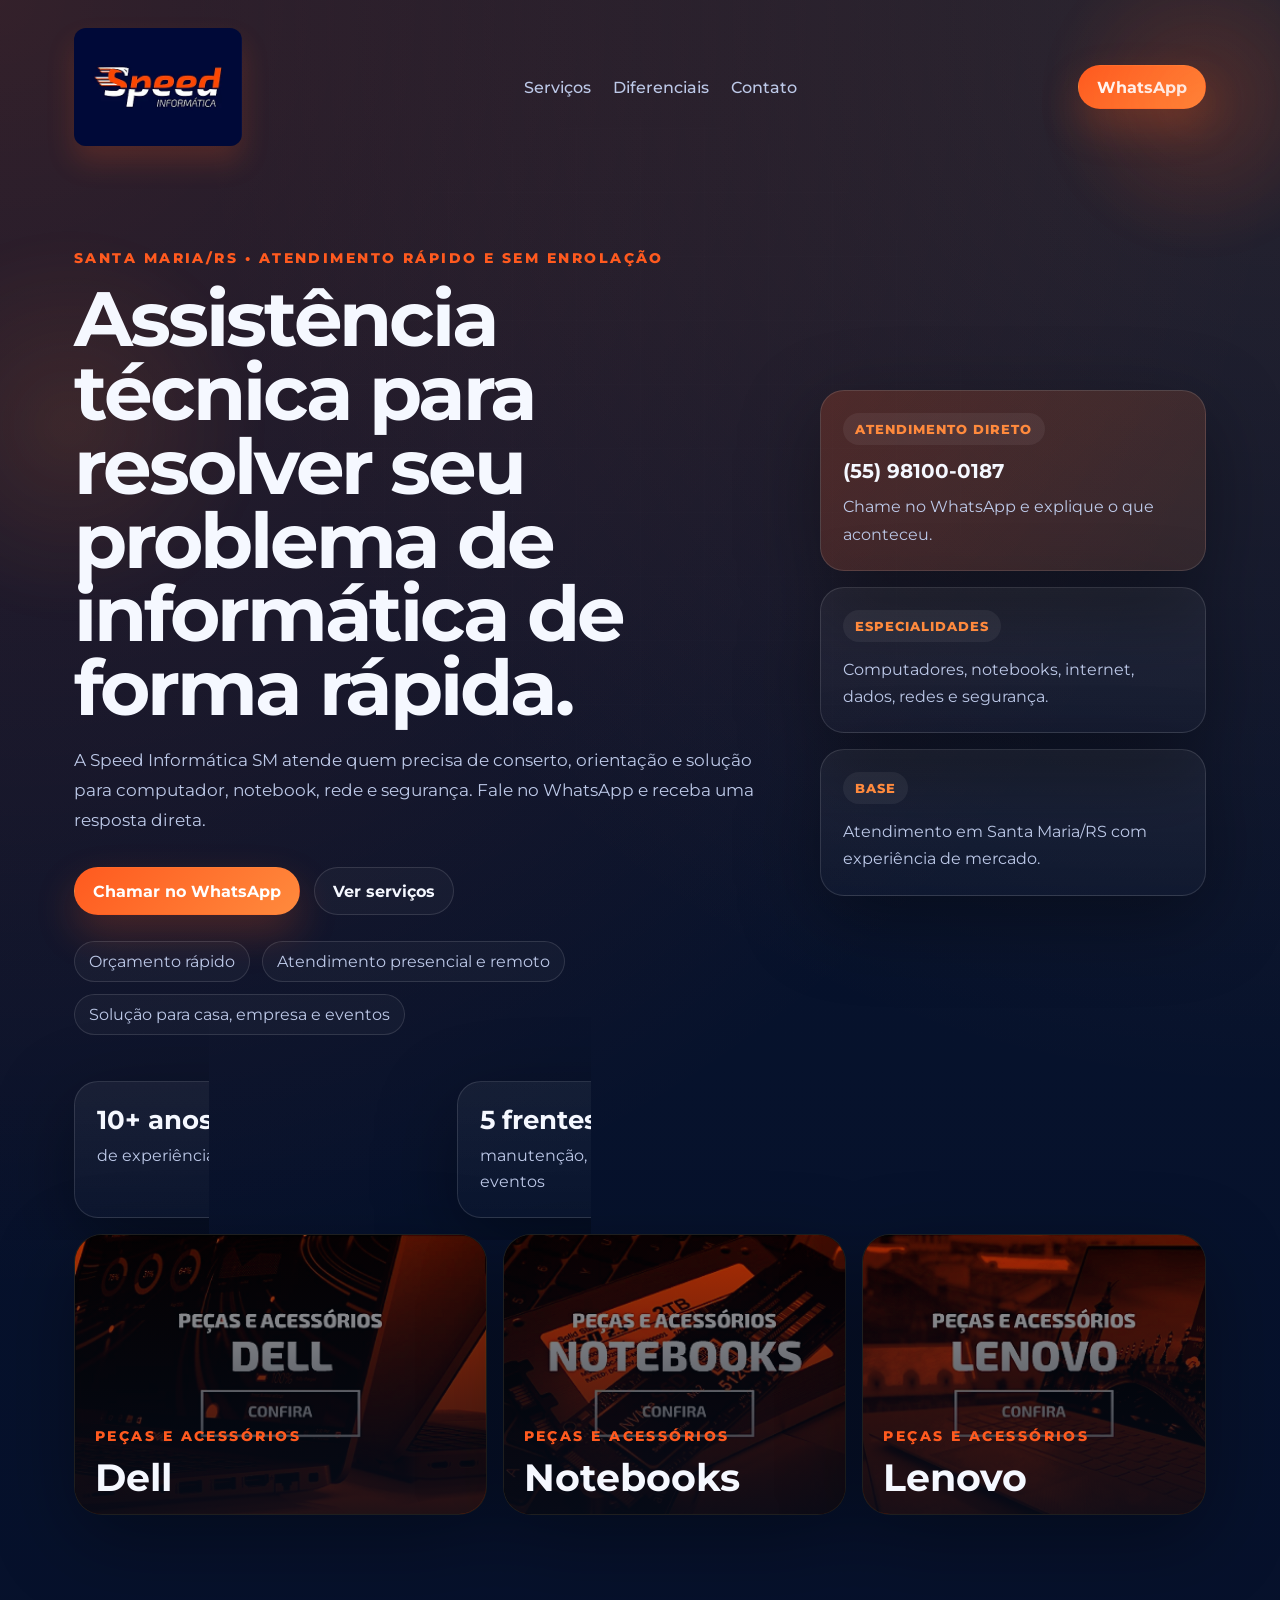
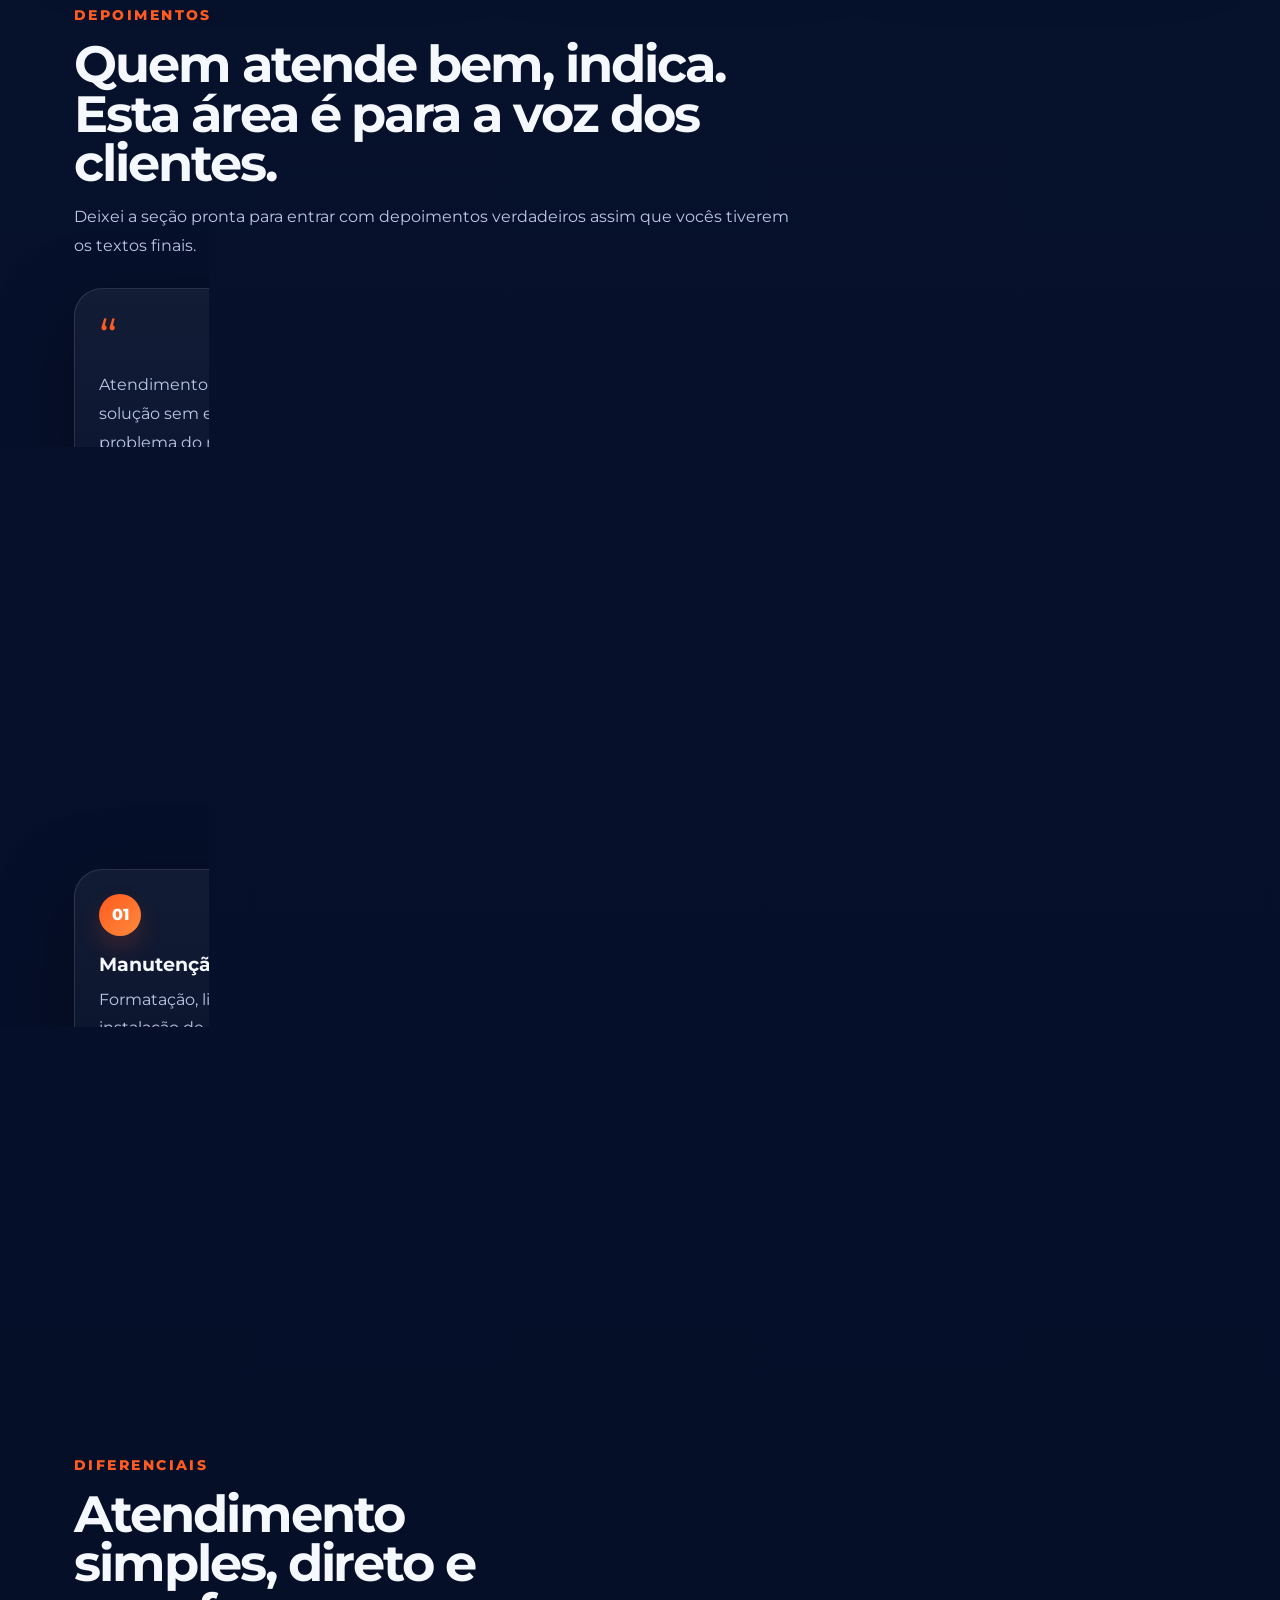
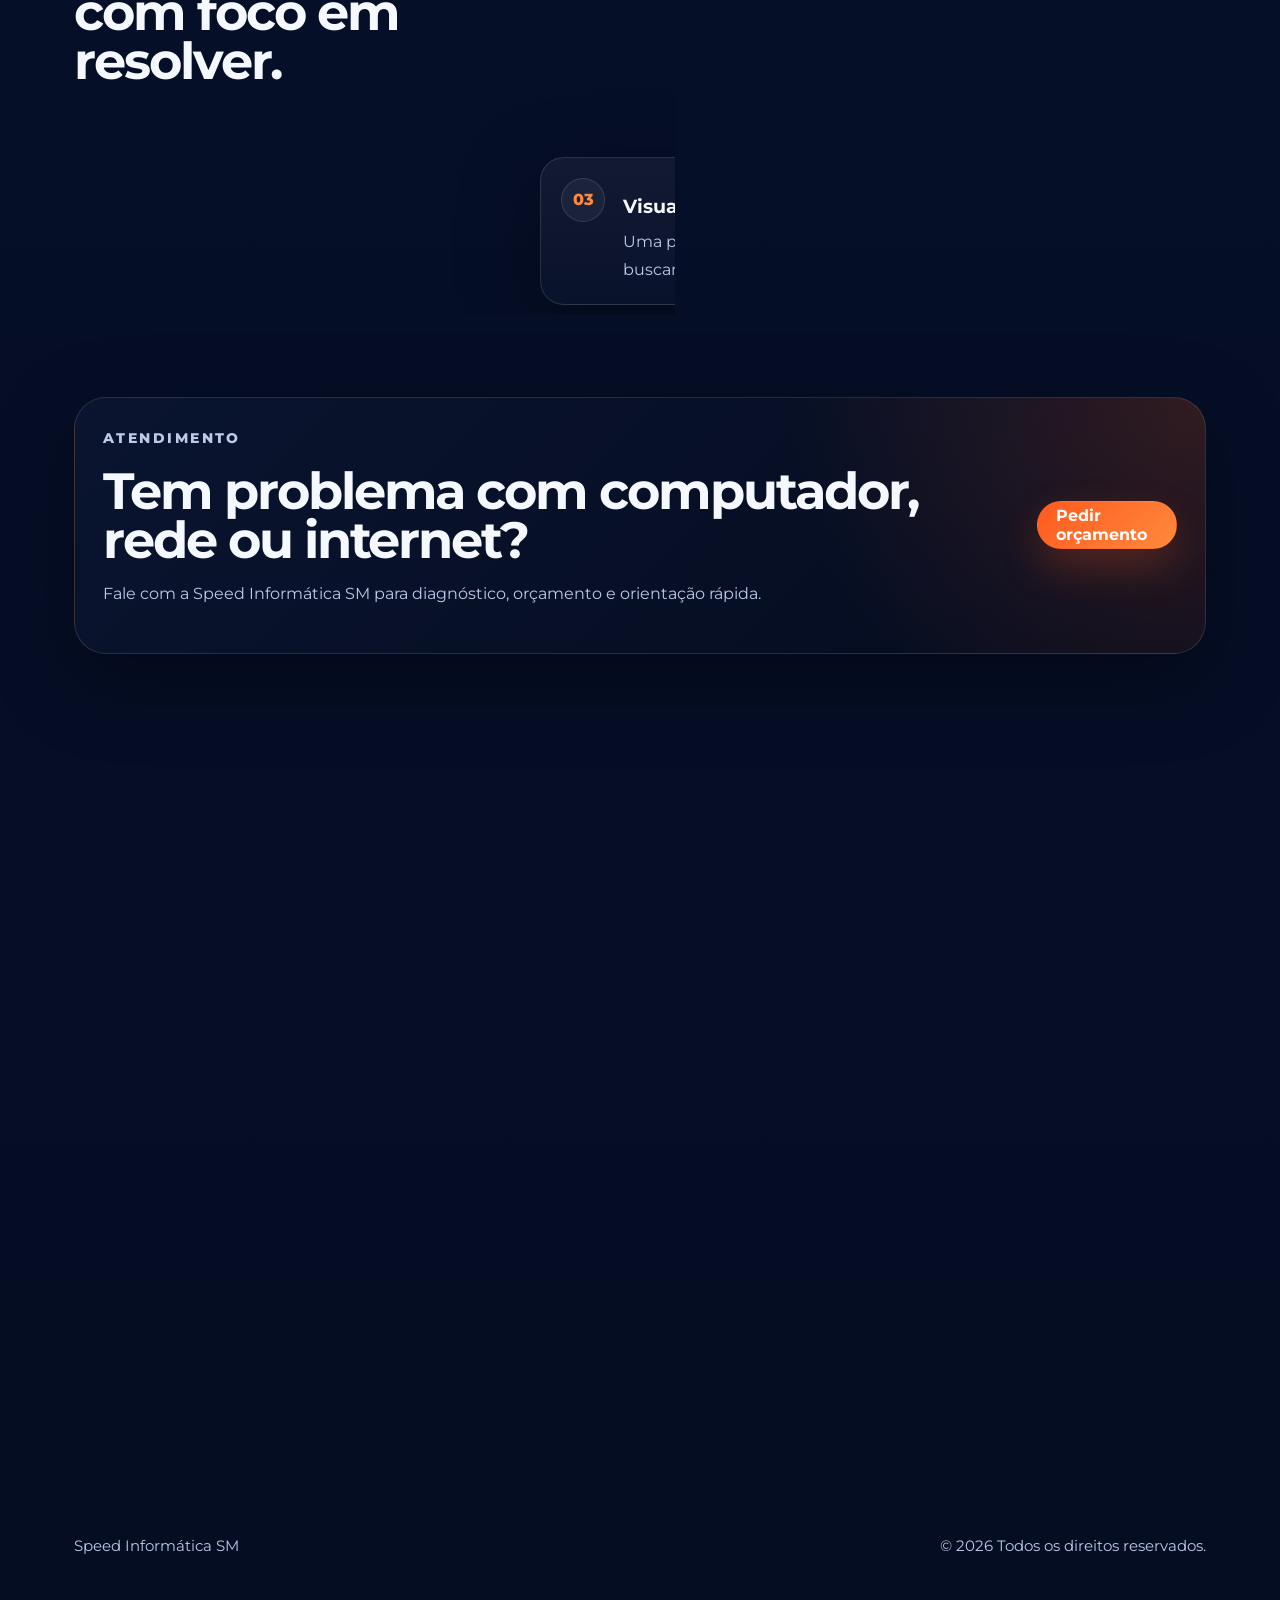
==== commit 7fe39c22: "Add SEO metadata and WhatsApp contact form" ====
--- a/index.html
+++ b/index.html
@@ -7,9 +7,69 @@
       name="description"
       content="Speed Informática SM: assistência técnica, recuperação de dados, redes Wi-Fi para eventos, pentest e firewall em Santa Maria/RS."
     />
+    <meta name="robots" content="index,follow" />
     <title>Speed Informática SM | Assistência técnica e redes</title>
+    <link rel="canonical" href="https://henmohr.github.io/speedsm/" />
+    <meta name="theme-color" content="#07142d" />
+    <meta property="og:locale" content="pt_BR" />
+    <meta property="og:type" content="website" />
+    <meta property="og:site_name" content="Speed Informática SM" />
+    <meta property="og:title" content="Speed Informática SM | Assistência técnica e redes" />
+    <meta
+      property="og:description"
+      content="Assistência técnica, recuperação de dados, Wi-Fi para eventos, pentest e firewall em Santa Maria/RS."
+    />
+    <meta property="og:url" content="https://henmohr.github.io/speedsm/" />
+    <meta property="og:image" content="https://henmohr.github.io/speedsm/og-image.svg" />
+    <meta property="og:image:type" content="image/svg+xml" />
+    <meta property="og:image:width" content="1200" />
+    <meta property="og:image:height" content="630" />
+    <meta name="twitter:card" content="summary_large_image" />
+    <meta name="twitter:title" content="Speed Informática SM | Assistência técnica e redes" />
+    <meta
+      name="twitter:description"
+      content="Assistência técnica, recuperação de dados, Wi-Fi para eventos, pentest e firewall em Santa Maria/RS."
+    />
+    <meta name="twitter:image" content="https://henmohr.github.io/speedsm/og-image.svg" />
+    <script type="application/ld+json">
+      {
+        "@context": "https://schema.org",
+        "@type": "LocalBusiness",
+        "name": "Speed Informática SM",
+        "url": "https://henmohr.github.io/speedsm/",
+        "image": "https://henmohr.github.io/speedsm/logo-original.webp",
+        "telephone": "+5555981000187",
+        "description": "Assistência técnica, recuperação de dados, redes Wi-Fi para eventos, pentest e firewall em Santa Maria/RS.",
+        "address": {
+          "@type": "PostalAddress",
+          "addressLocality": "Santa Maria",
+          "addressRegion": "RS",
+          "addressCountry": "BR"
+        },
+        "areaServed": [
+          {
+            "@type": "City",
+            "name": "Santa Maria"
+          },
+          {
+            "@type": "AdministrativeArea",
+            "name": "Rio Grande do Sul"
+          }
+        ],
+        "contactPoint": [
+          {
+            "@type": "ContactPoint",
+            "contactType": "customer service",
+            "telephone": "+5555981000187",
+            "areaServed": "BR",
+            "availableLanguage": ["pt-BR"]
+          }
+        ]
+      }
+    </script>
     <link rel="preconnect" href="https://fonts.googleapis.com" />
     <link rel="preconnect" href="https://fonts.gstatic.com" crossorigin />
+    <link rel="preload" as="image" href="logo-original.webp" />
     <link
       href="https://fonts.googleapis.com/css2?family=Montserrat:wght@400;500;600;700;800;900&display=swap"
       rel="stylesheet"
@@ -24,7 +84,14 @@
 
     <header class="topbar">
       <a class="brand" href="#inicio" aria-label="Speed Informática SM">
-        <img class="brand-logo" src="logo-original.webp" alt="Speed Informática SM" />
+        <img
+          class="brand-logo"
+          src="logo-original.webp"
+          alt="Speed Informática SM"
+          width="399"
+          height="272"
+          fetchpriority="high"
+        />
         <span class="brand-text">
           <strong>Speed</strong>
           <span>Informática SM</span>
@@ -108,21 +175,42 @@
 
       <section class="showcase" aria-label="Destaques visuais">
         <article class="showcase-card showcase-large">
-          <img src="banner-dell.webp" alt="Peças e acessórios Dell" />
+          <img
+            src="banner-dell.webp"
+            alt="Peças e acessórios Dell"
+            width="399"
+            height="272"
+            loading="eager"
+            decoding="async"
+          />
           <div>
             <p class="eyebrow">Peças e acessórios</p>
             <h2>Dell</h2>
           </div>
         </article>
         <article class="showcase-card">
-          <img src="banner-notebooks.webp" alt="Peças e acessórios para notebooks" />
+          <img
+            src="banner-notebooks.webp"
+            alt="Peças e acessórios para notebooks"
+            width="399"
+            height="272"
+            loading="lazy"
+            decoding="async"
+          />
           <div>
             <p class="eyebrow">Peças e acessórios</p>
             <h2>Notebooks</h2>
           </div>
         </article>
         <article class="showcase-card">
-          <img src="banner-lenovo.webp" alt="Peças e acessórios Lenovo" />
+          <img
+            src="banner-lenovo.webp"
+            alt="Peças e acessórios Lenovo"
+            width="399"
+            height="272"
+            loading="lazy"
+            decoding="async"
+          />
           <div>
             <p class="eyebrow">Peças e acessórios</p>
             <h2>Lenovo</h2>
@@ -317,10 +405,10 @@
                   required
                 ></textarea>
               </label>
-              <button class="cta full" type="submit">Enviar contato</button>
-              <p class="form-note full">
-                O envio abre seu aplicativo de e-mail com a mensagem pronta. Se preferir,
-                use o WhatsApp direto.
+              <button class="cta full" type="submit">Enviar no WhatsApp</button>
+              <p class="form-note contact-status full" id="contact-status" aria-live="polite">
+                O envio abre uma conversa no WhatsApp com a mensagem pronta. Se preferir,
+                use o botão direto.
               </p>
             </form>
 
--- a/styles.css
+++ b/styles.css
@@ -42,6 +42,11 @@
 a {
   -webkit-font-smoothing: antialiased;
   text-rendering: optimizeLegibility;
+}
+
+:focus-visible {
+  outline: 3px solid rgba(255, 138, 61, 0.92);
+  outline-offset: 3px;
 }
 
 .bg-orb {
@@ -650,6 +655,11 @@
   width: auto;
 }
 
+.contact-status {
+  min-height: 1.6em;
+  color: var(--muted);
+}
+
 .footer {
   max-width: 1180px;
   margin: 0 auto;
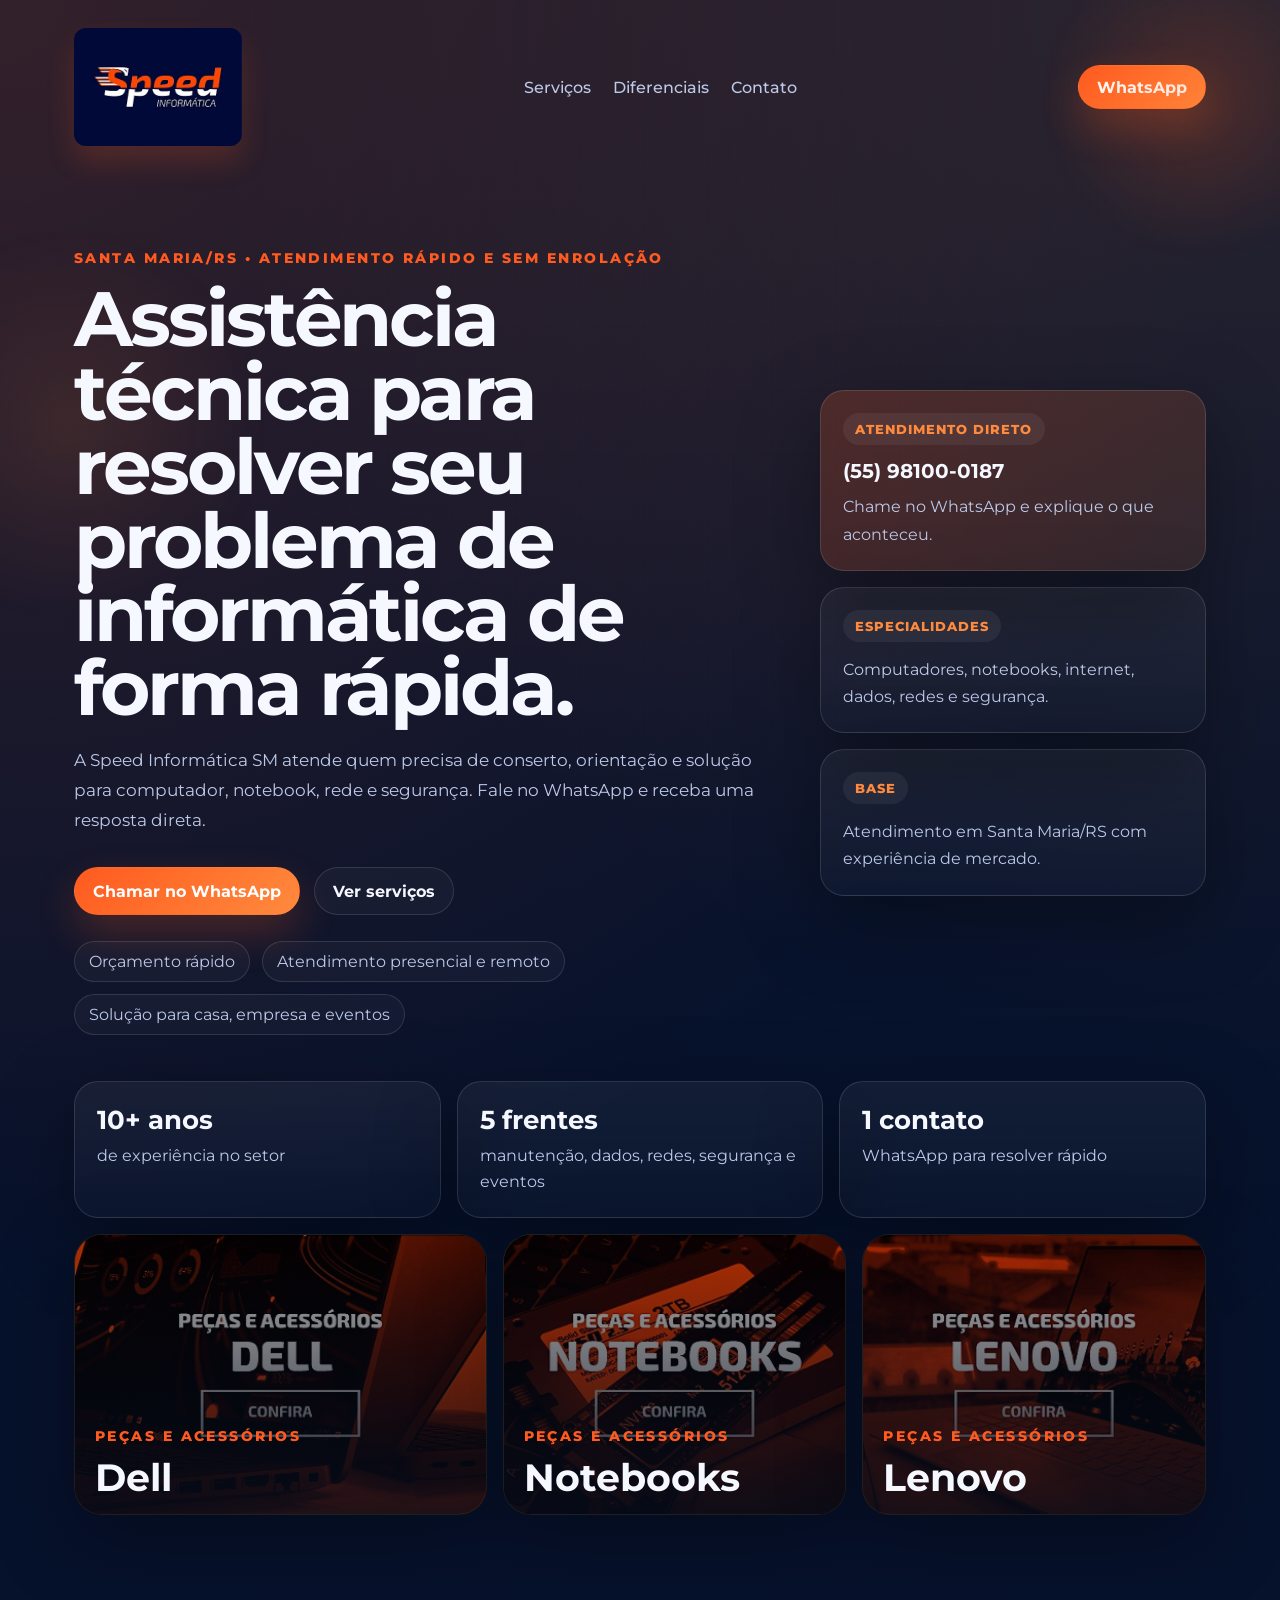
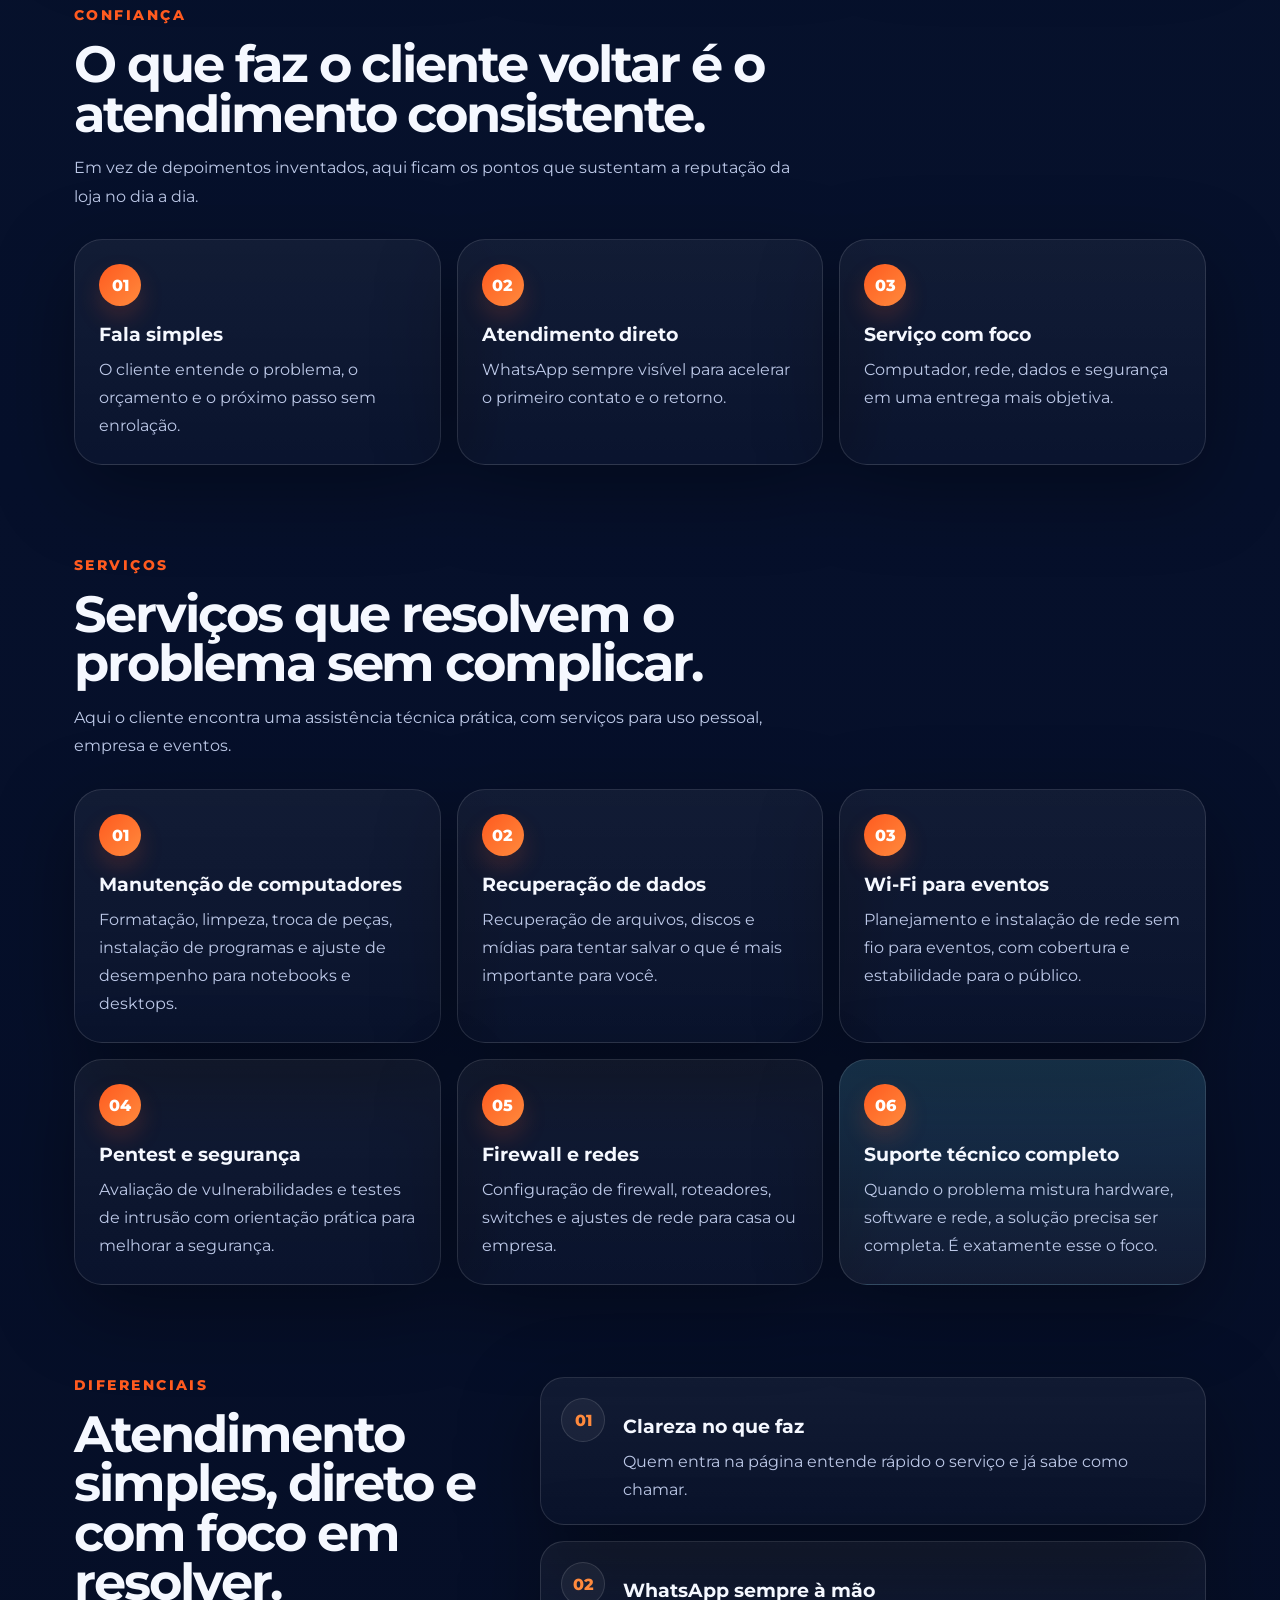
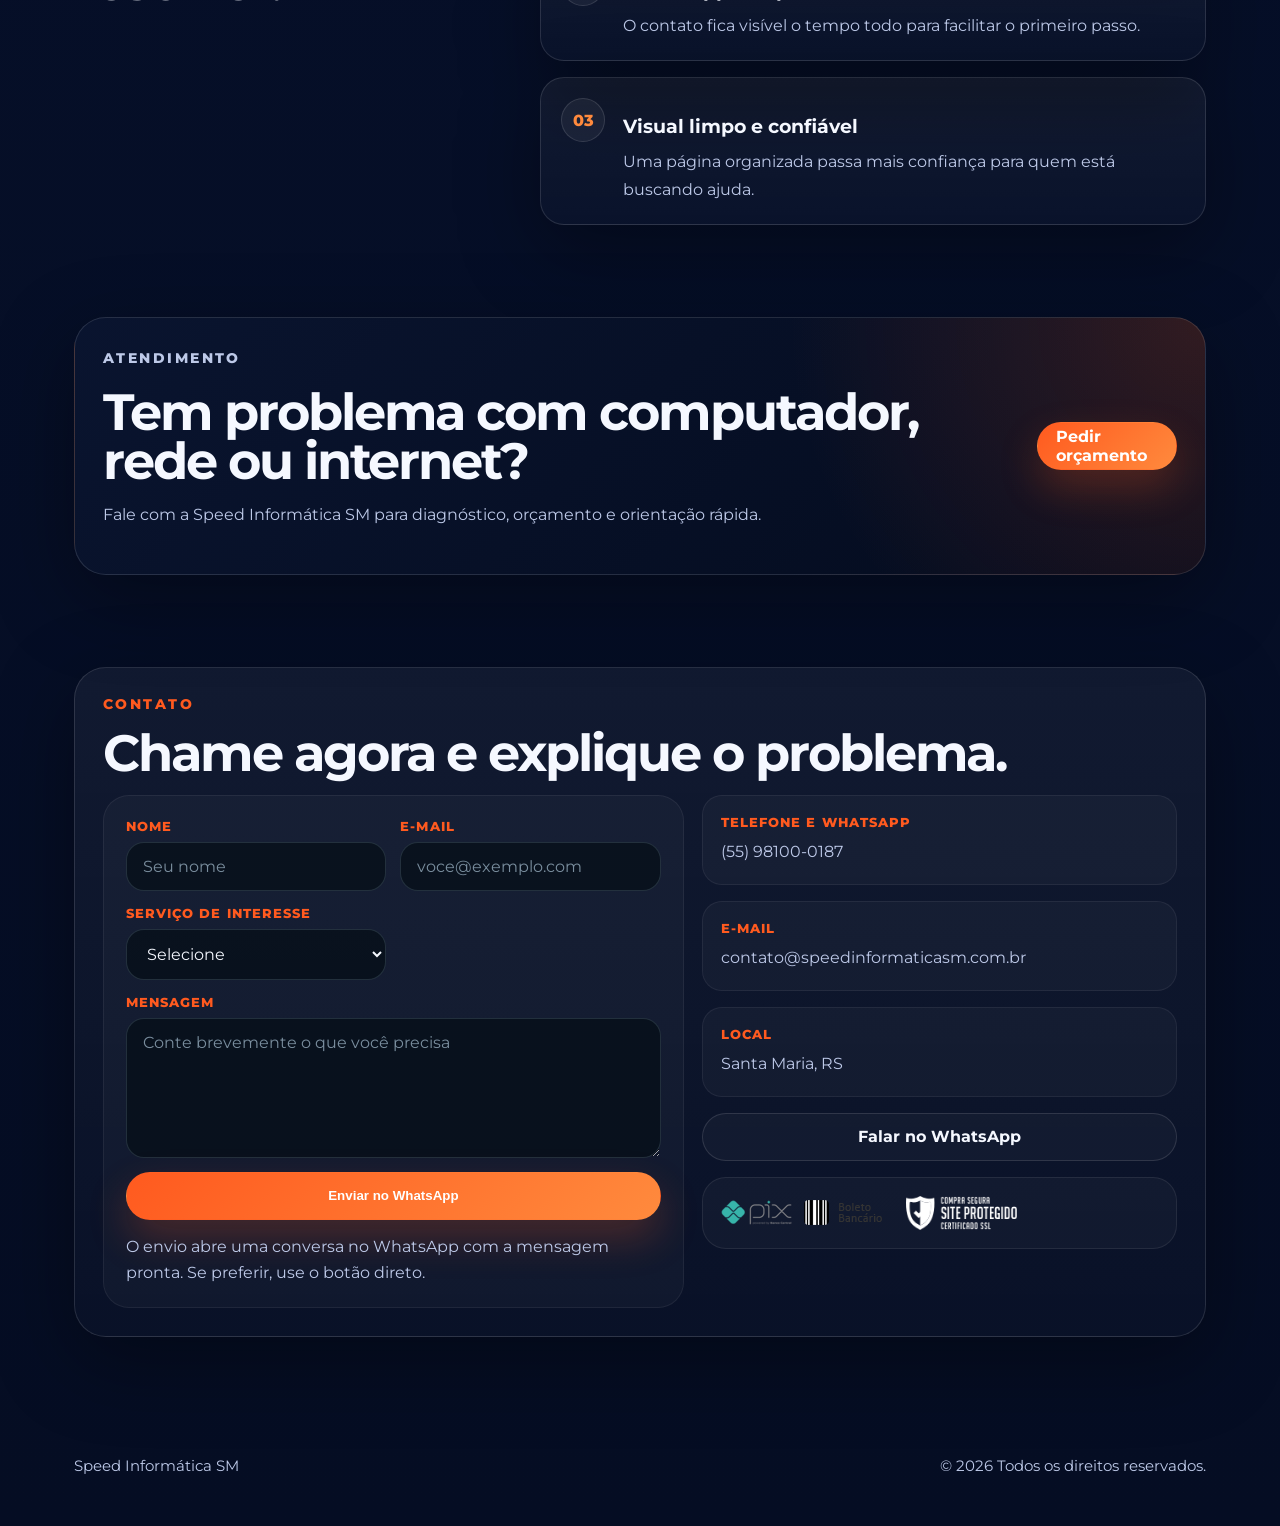
==== commit 40583b75: "Replace placeholder testimonials with trust section" ====
--- a/index.html
+++ b/index.html
@@ -218,42 +218,33 @@
         </article>
       </section>
 
-      <section id="depoimentos" class="section">
+      <section id="confianca" class="section">
         <div class="section-head">
-          <p class="eyebrow">Depoimentos</p>
-          <h2>Quem atende bem, indica. Esta área é para a voz dos clientes.</h2>
+          <p class="eyebrow">Confiança</p>
+          <h2>O que faz o cliente voltar é o atendimento consistente.</h2>
           <p>
-            Deixei a seção pronta para entrar com depoimentos verdadeiros assim que vocês
-            tiverem os textos finais.
+            Em vez de depoimentos inventados, aqui ficam os pontos que sustentam a
+            reputação da loja no dia a dia.
           </p>
         </div>
 
-        <div class="testimonials">
-          <article class="testimonial">
-            <p class="quote-mark">“</p>
-            <p>
-              Atendimento ágil, explicação clara e solução sem enrolação. Resolveram o
-              problema do notebook dentro do prazo.
-            </p>
-            <span>Cliente residencial</span>
-          </article>
-
-          <article class="testimonial">
-            <p class="quote-mark">“</p>
-            <p>
-              A rede Wi-Fi do evento ficou estável do começo ao fim, com suporte do início
-              ao fim.
-            </p>
-            <span>Evento corporativo</span>
-          </article>
-
-          <article class="testimonial">
-            <p class="quote-mark">“</p>
-            <p>
-              Estruturou o firewall e orientou as melhorias de rede de forma simples e
-              objetiva.
-            </p>
-            <span>Empresa local</span>
+        <div class="trust-cards">
+          <article class="trust-card">
+            <span class="card-icon">01</span>
+            <h3>Fala simples</h3>
+            <p>O cliente entende o problema, o orçamento e o próximo passo sem enrolação.</p>
+          </article>
+
+          <article class="trust-card">
+            <span class="card-icon">02</span>
+            <h3>Atendimento direto</h3>
+            <p>WhatsApp sempre visível para acelerar o primeiro contato e o retorno.</p>
+          </article>
+
+          <article class="trust-card">
+            <span class="card-icon">03</span>
+            <h3>Serviço com foco</h3>
+            <p>Computador, rede, dados e segurança em uma entrega mais objetiva.</p>
           </article>
         </div>
       </section>
--- a/styles.css
+++ b/styles.css
@@ -408,13 +408,42 @@
   gap: 16px;
 }
 
-.testimonials {
+.card {
+  min-height: 220px;
+  border-radius: 28px;
+  padding: 24px;
+}
+
+.card h3,
+.timeline-item h3 {
+  margin: 16px 0 10px;
+  font-size: 1.2rem;
+}
+
+.card p,
+.timeline-item p,
+.contact-grid p,
+.contact-grid a {
+  color: var(--muted);
+  line-height: 1.75;
+  margin: 0;
+}
+
+.card-icon {
+  width: 42px;
+  height: 42px;
+  color: #ffffff;
+  background: linear-gradient(135deg, var(--accent) 0%, var(--accent-2) 100%);
+  box-shadow: 0 12px 24px rgba(255, 90, 31, 0.18);
+}
+
+.trust-cards {
   display: grid;
   grid-template-columns: repeat(3, minmax(0, 1fr));
   gap: 16px;
 }
 
-.testimonial {
+.trust-card {
   border: 1px solid var(--line);
   border-radius: 28px;
   padding: 24px;
@@ -423,56 +452,15 @@
   box-shadow: var(--shadow);
 }
 
-.quote-mark {
-  margin: 0 0 10px;
-  font-size: 3rem;
-  line-height: 1;
-  color: var(--accent);
-}
-
-.testimonial p:last-of-type {
-  margin: 0;
-  color: var(--muted);
-  line-height: 1.8;
-}
-
-.testimonial span {
-  display: inline-block;
-  margin-top: 16px;
-  color: var(--accent-2);
-  font-size: 0.84rem;
-  font-weight: 800;
-  letter-spacing: 0.08em;
-  text-transform: uppercase;
-}
-
-.card {
-  min-height: 220px;
-  border-radius: 28px;
-  padding: 24px;
-}
-
-.card h3,
-.timeline-item h3 {
+.trust-card h3 {
   margin: 16px 0 10px;
   font-size: 1.2rem;
 }
 
-.card p,
-.timeline-item p,
-.contact-grid p,
-.contact-grid a {
+.trust-card p {
+  margin: 0;
   color: var(--muted);
   line-height: 1.75;
-  margin: 0;
-}
-
-.card-icon {
-  width: 42px;
-  height: 42px;
-  color: #ffffff;
-  background: linear-gradient(135deg, var(--accent) 0%, var(--accent-2) 100%);
-  box-shadow: 0 12px 24px rgba(255, 90, 31, 0.18);
 }
 
 .card-accent {
@@ -699,7 +687,7 @@
   .split,
   .cards,
   .showcase,
-  .testimonials,
+  .trust-cards,
   .stats,
   .contact-layout,
   .contact-grid,
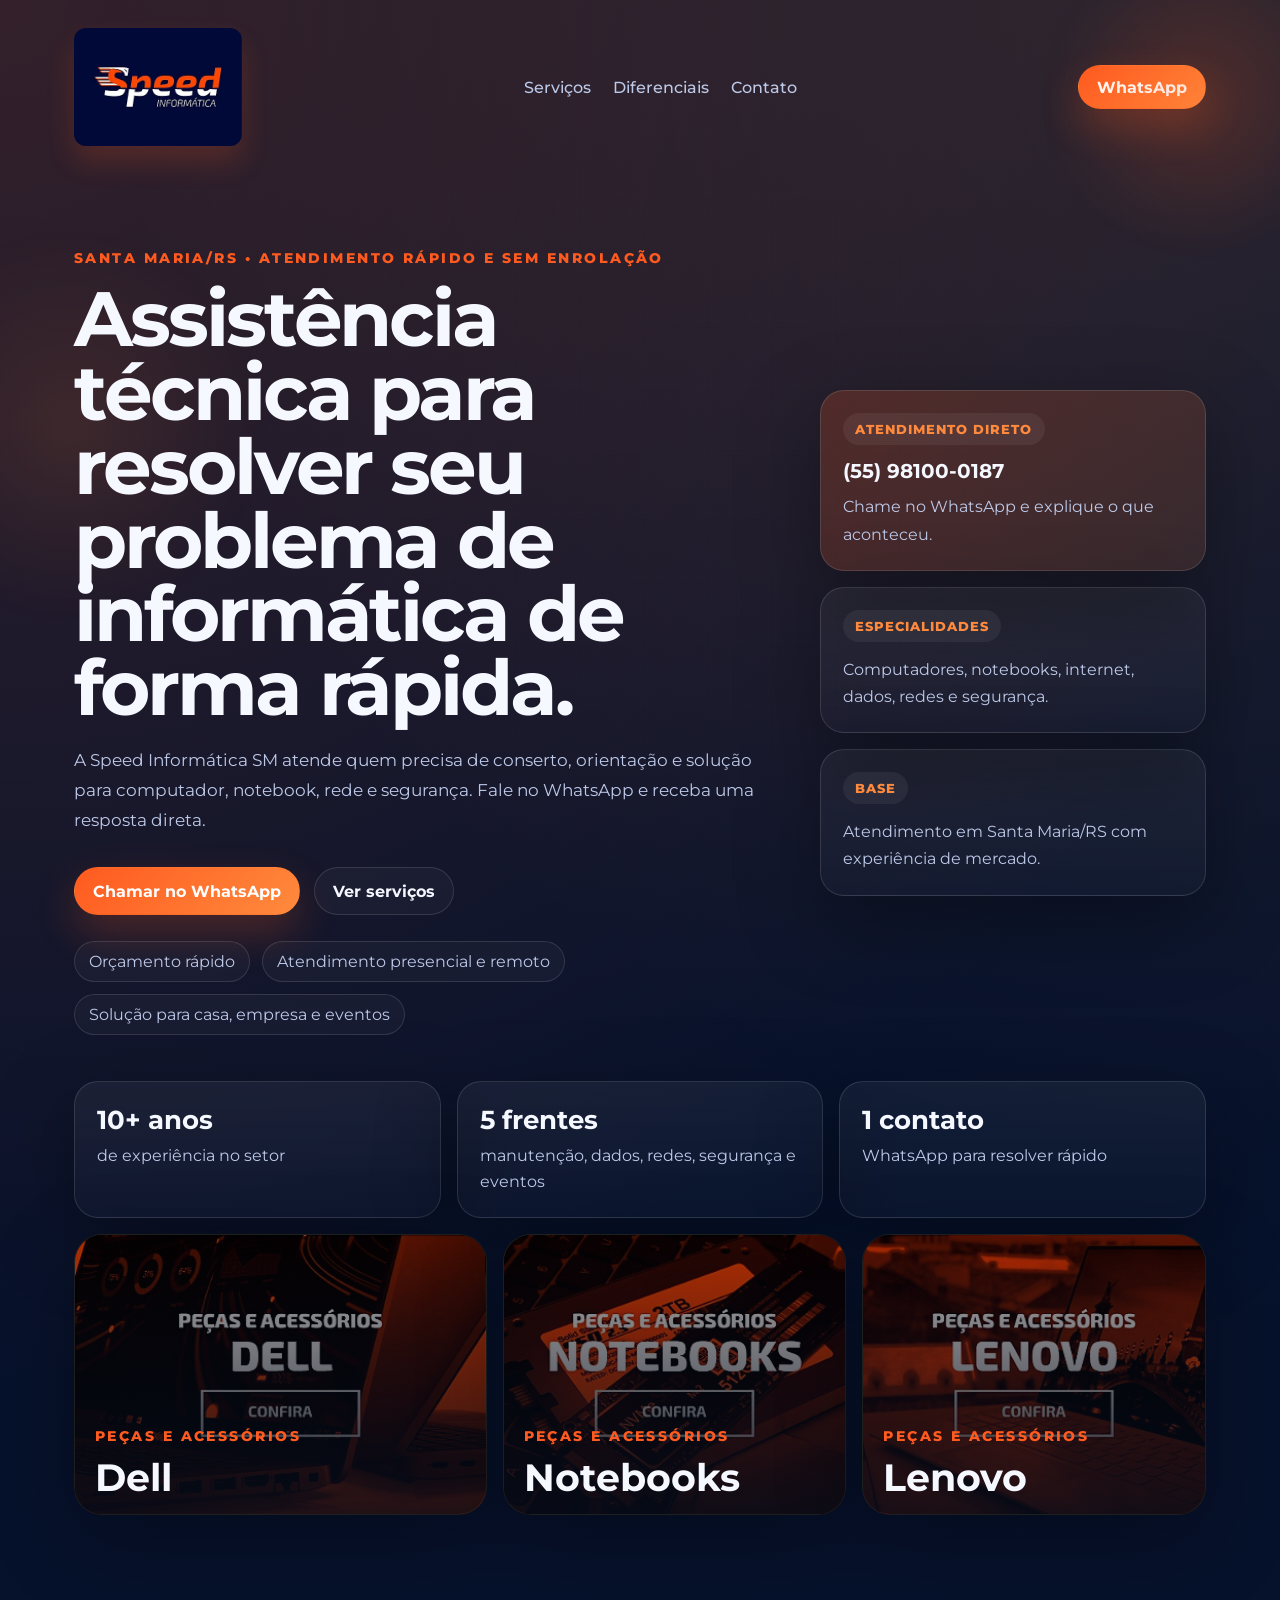
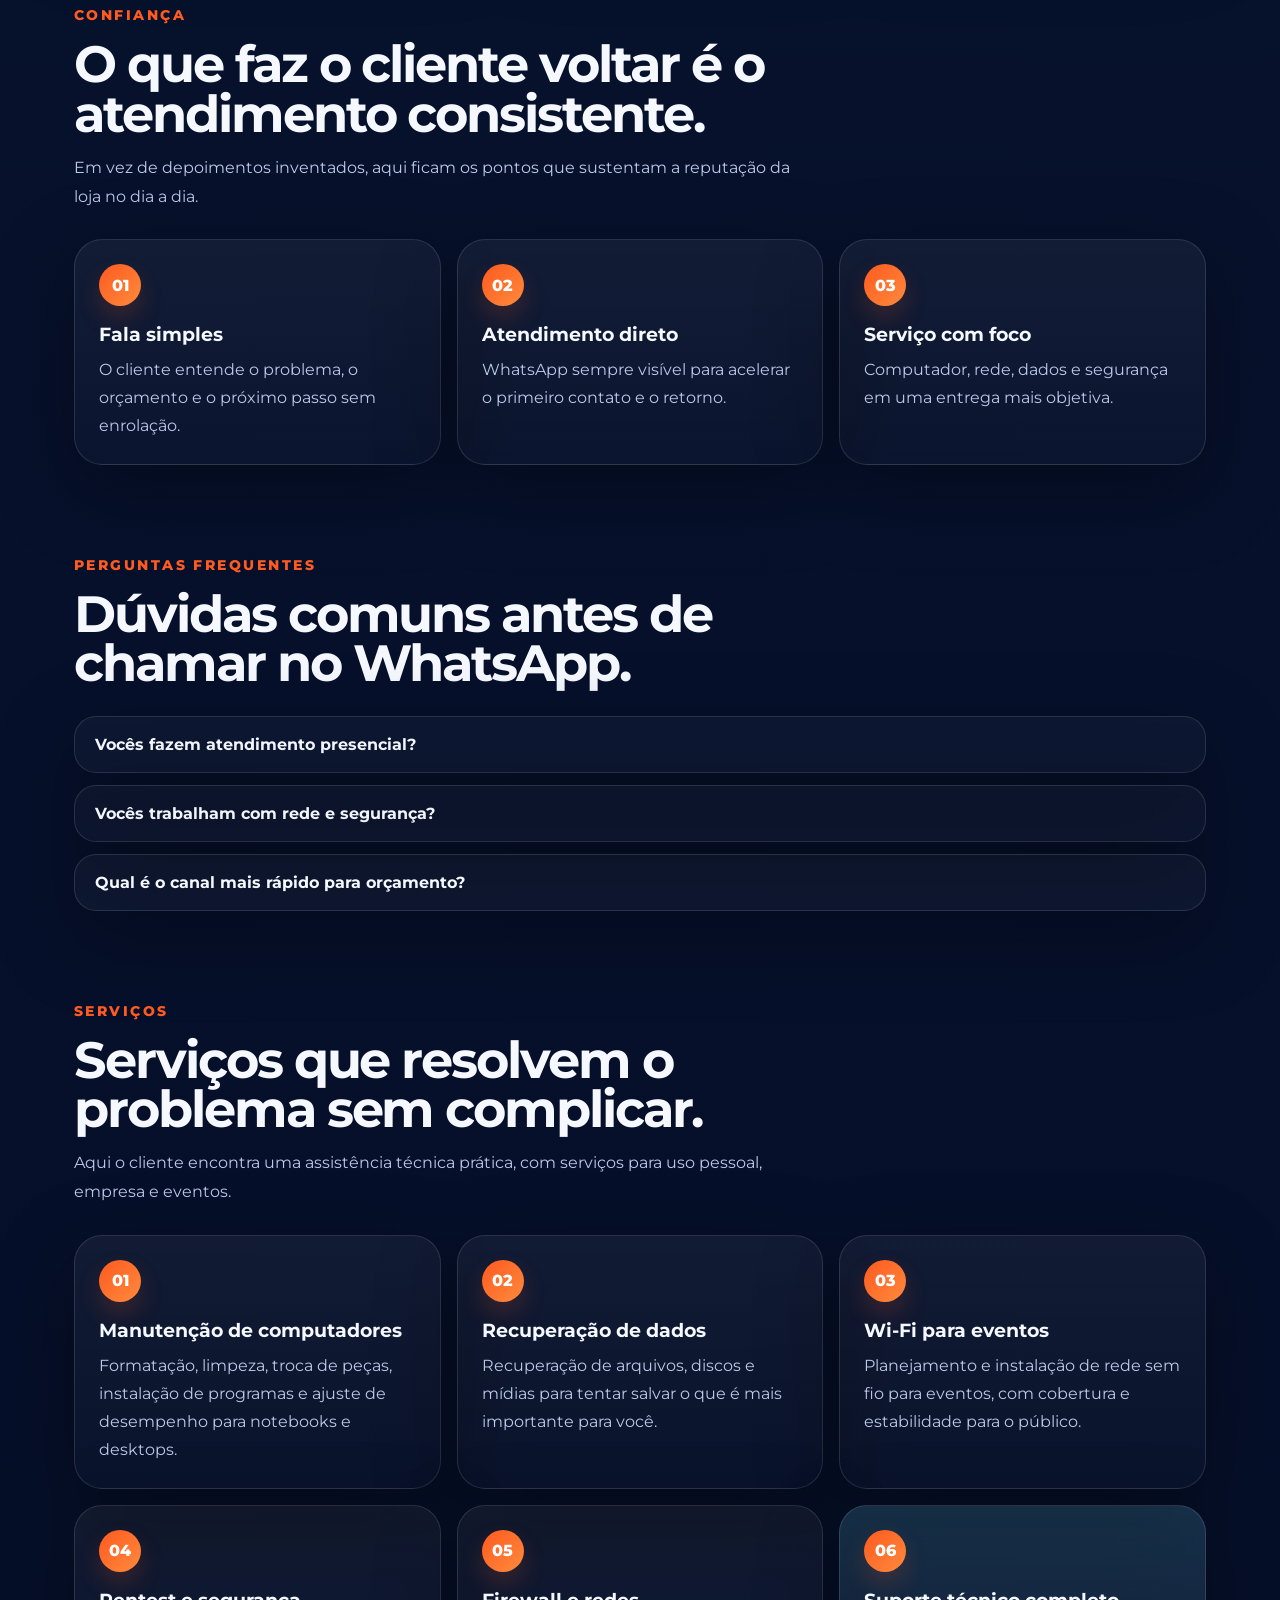
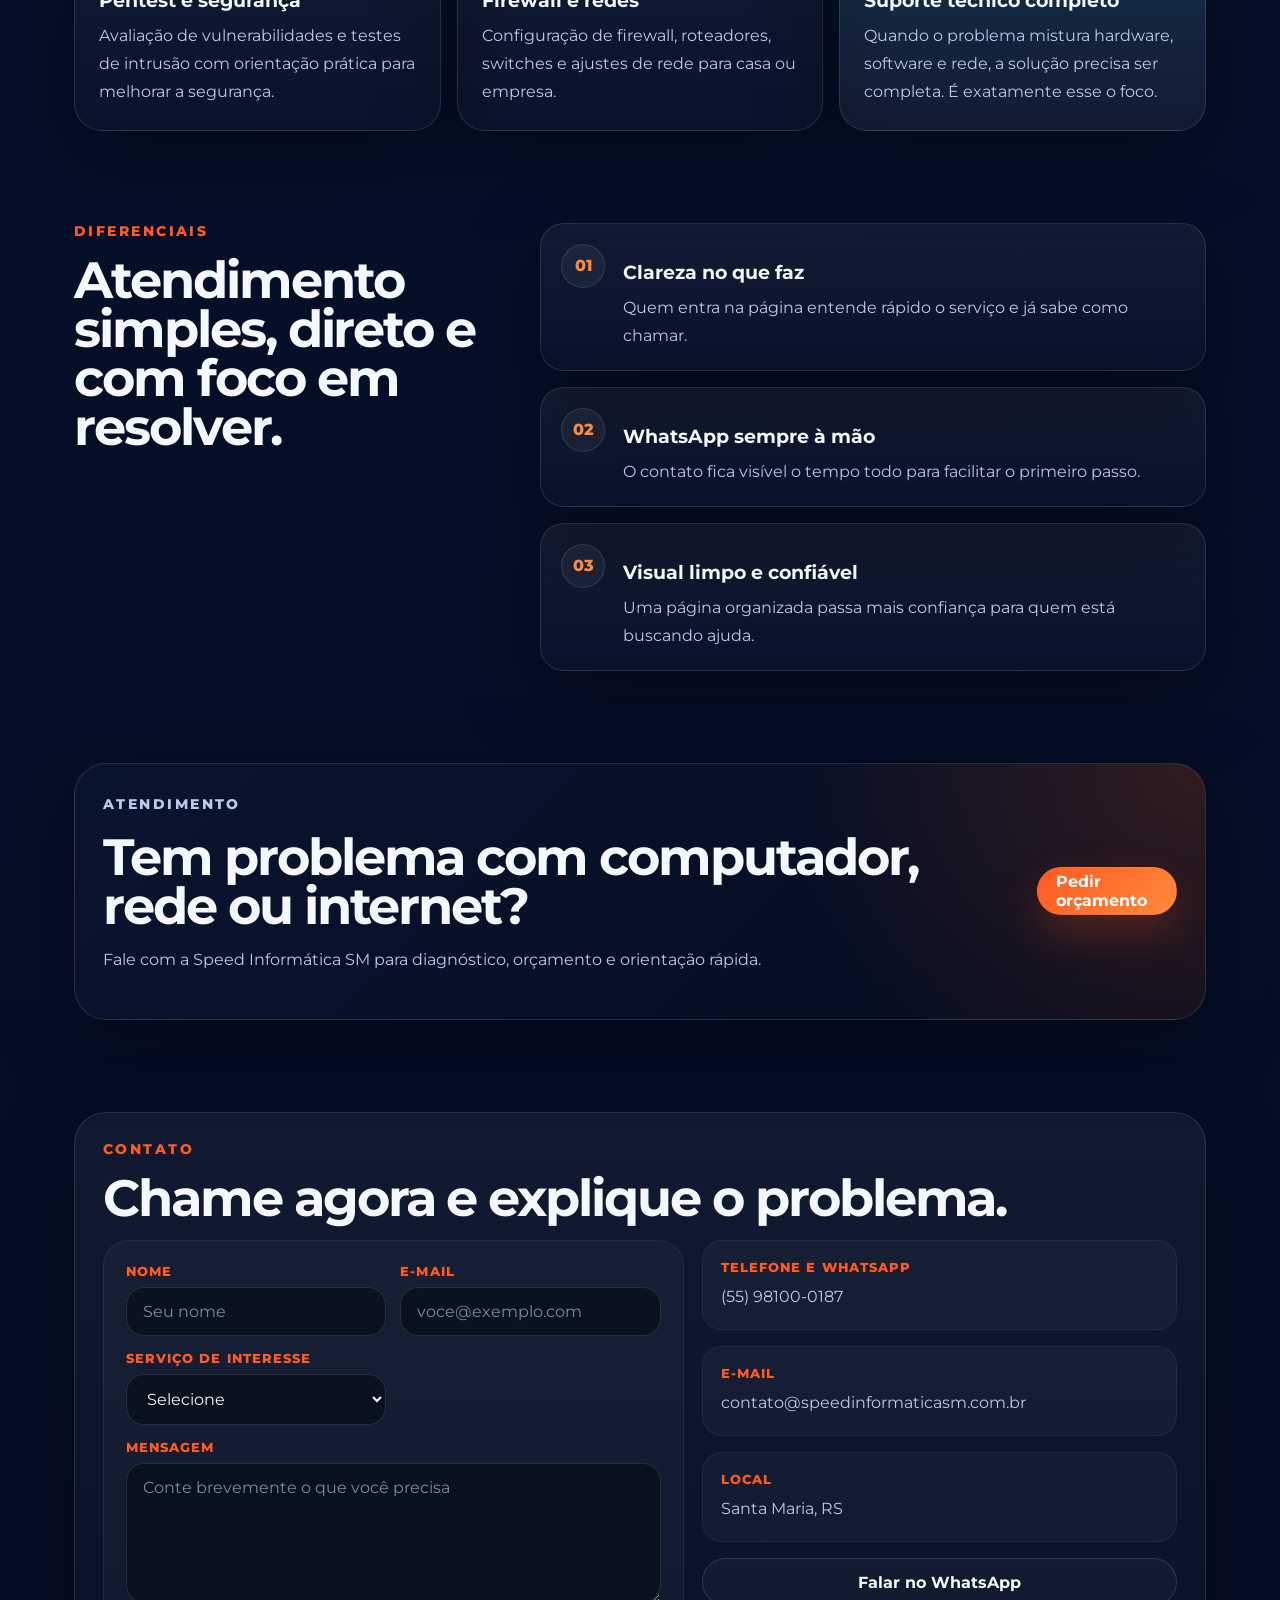
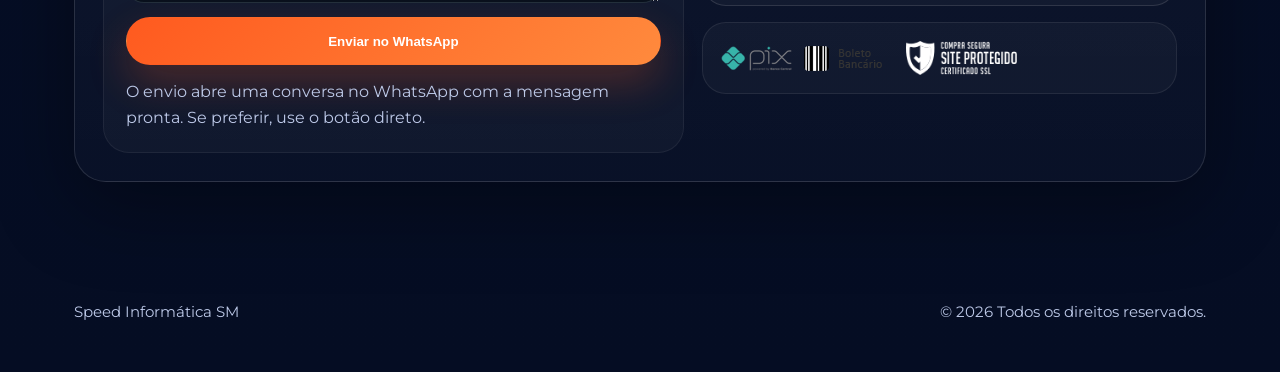
==== commit 907802ea: "Add AEO metadata and structured data" ====
--- a/index.html
+++ b/index.html
@@ -34,35 +34,111 @@
     <script type="application/ld+json">
       {
         "@context": "https://schema.org",
-        "@type": "LocalBusiness",
-        "name": "Speed Informática SM",
-        "url": "https://henmohr.github.io/speedsm/",
-        "image": "https://henmohr.github.io/speedsm/logo-original.webp",
-        "telephone": "+5555981000187",
-        "description": "Assistência técnica, recuperação de dados, redes Wi-Fi para eventos, pentest e firewall em Santa Maria/RS.",
-        "address": {
-          "@type": "PostalAddress",
-          "addressLocality": "Santa Maria",
-          "addressRegion": "RS",
-          "addressCountry": "BR"
-        },
-        "areaServed": [
+        "@graph": [
           {
-            "@type": "City",
-            "name": "Santa Maria"
+            "@type": "Organization",
+            "@id": "https://henmohr.github.io/speedsm/#organization",
+            "name": "Speed Informática SM",
+            "url": "https://henmohr.github.io/speedsm/",
+            "logo": {
+              "@type": "ImageObject",
+              "url": "https://henmohr.github.io/speedsm/logo-original.webp",
+              "width": 399,
+              "height": 272
+            },
+            "contactPoint": [
+              {
+                "@type": "ContactPoint",
+                "contactType": "customer service",
+                "telephone": "+5555981000187",
+                "areaServed": "BR",
+                "availableLanguage": ["pt-BR"]
+              }
+            ]
           },
           {
-            "@type": "AdministrativeArea",
-            "name": "Rio Grande do Sul"
-          }
-        ],
-        "contactPoint": [
+            "@type": "WebPage",
+            "@id": "https://henmohr.github.io/speedsm/#webpage",
+            "url": "https://henmohr.github.io/speedsm/",
+            "name": "Speed Informática SM | Assistência técnica e redes",
+            "description": "Assistência técnica, recuperação de dados, Wi-Fi para eventos, pentest e firewall em Santa Maria/RS.",
+            "isPartOf": {
+              "@id": "https://henmohr.github.io/speedsm/#organization"
+            },
+            "primaryImageOfPage": {
+              "@type": "ImageObject",
+              "url": "https://henmohr.github.io/speedsm/og-image.svg",
+              "width": 1200,
+              "height": 630
+            },
+            "inLanguage": "pt-BR"
+          },
           {
-            "@type": "ContactPoint",
-            "contactType": "customer service",
+            "@type": "LocalBusiness",
+            "@id": "https://henmohr.github.io/speedsm/#business",
+            "name": "Speed Informática SM",
+            "url": "https://henmohr.github.io/speedsm/",
+            "image": "https://henmohr.github.io/speedsm/logo-original.webp",
             "telephone": "+5555981000187",
-            "areaServed": "BR",
-            "availableLanguage": ["pt-BR"]
+            "description": "Assistência técnica, recuperação de dados, redes Wi-Fi para eventos, pentest e firewall em Santa Maria/RS.",
+            "address": {
+              "@type": "PostalAddress",
+              "addressLocality": "Santa Maria",
+              "addressRegion": "RS",
+              "addressCountry": "BR"
+            },
+            "areaServed": [
+              {
+                "@type": "City",
+                "name": "Santa Maria"
+              },
+              {
+                "@type": "AdministrativeArea",
+                "name": "Rio Grande do Sul"
+              }
+            ],
+            "parentOrganization": {
+              "@id": "https://henmohr.github.io/speedsm/#organization"
+            },
+            "contactPoint": [
+              {
+                "@type": "ContactPoint",
+                "contactType": "customer service",
+                "telephone": "+5555981000187",
+                "areaServed": "BR",
+                "availableLanguage": ["pt-BR"]
+              }
+            ]
+          },
+          {
+            "@type": "FAQPage",
+            "@id": "https://henmohr.github.io/speedsm/#faq",
+            "mainEntity": [
+              {
+                "@type": "Question",
+                "name": "Quais serviços a Speed Informática SM oferece?",
+                "acceptedAnswer": {
+                  "@type": "Answer",
+                  "text": "A Speed Informática SM faz manutenção de computadores, recuperação de dados, instalação e suporte de redes, Wi-Fi para eventos, pentest e configuração de firewall."
+                }
+              },
+              {
+                "@type": "Question",
+                "name": "Vocês atendem em Santa Maria e região?",
+                "acceptedAnswer": {
+                  "@type": "Answer",
+                  "text": "Sim. O atendimento é focado em Santa Maria/RS e região, com suporte presencial e remoto conforme o tipo de serviço."
+                }
+              },
+              {
+                "@type": "Question",
+                "name": "Como eu falo com a Speed Informática SM?",
+                "acceptedAnswer": {
+                  "@type": "Answer",
+                  "text": "O contato principal é pelo WhatsApp no número (55) 98100-0187. A página também possui formulário que abre a conversa pronta no WhatsApp."
+                }
+              }
+            ]
           }
         ]
       }
@@ -246,6 +322,28 @@
             <h3>Serviço com foco</h3>
             <p>Computador, rede, dados e segurança em uma entrega mais objetiva.</p>
           </article>
+        </div>
+      </section>
+
+      <section id="faq" class="section">
+        <div class="section-head">
+          <p class="eyebrow">Perguntas frequentes</p>
+          <h2>Dúvidas comuns antes de chamar no WhatsApp.</h2>
+        </div>
+
+        <div class="faq-list">
+          <details class="faq-item">
+            <summary>Vocês fazem atendimento presencial?</summary>
+            <p>Sim, conforme o serviço e a necessidade do cliente em Santa Maria/RS e região.</p>
+          </details>
+          <details class="faq-item">
+            <summary>Vocês trabalham com rede e segurança?</summary>
+            <p>Sim. Fazemos Wi-Fi para eventos, configuração de firewall, pentest e ajustes de rede.</p>
+          </details>
+          <details class="faq-item">
+            <summary>Qual é o canal mais rápido para orçamento?</summary>
+            <p>O WhatsApp. O contato fica sempre disponível no topo e no rodapé da página.</p>
+          </details>
         </div>
       </section>
 
--- a/styles.css
+++ b/styles.css
@@ -463,6 +463,40 @@
   line-height: 1.75;
 }
 
+.faq-list {
+  display: grid;
+  gap: 12px;
+}
+
+.faq-item {
+  border: 1px solid var(--line);
+  border-radius: 22px;
+  padding: 0 20px;
+  background: rgba(255, 255, 255, 0.03);
+  box-shadow: var(--shadow);
+}
+
+.faq-item summary {
+  list-style: none;
+  cursor: pointer;
+  padding: 18px 0;
+  font-weight: 700;
+}
+
+.faq-item summary::-webkit-details-marker {
+  display: none;
+}
+
+.faq-item p {
+  margin: 0 0 18px;
+  color: var(--muted);
+  line-height: 1.75;
+}
+
+.faq-item[open] {
+  border-color: rgba(255, 138, 61, 0.34);
+}
+
 .card-accent {
   background:
     linear-gradient(180deg, rgba(75, 212, 255, 0.14), rgba(255, 255, 255, 0.02)),
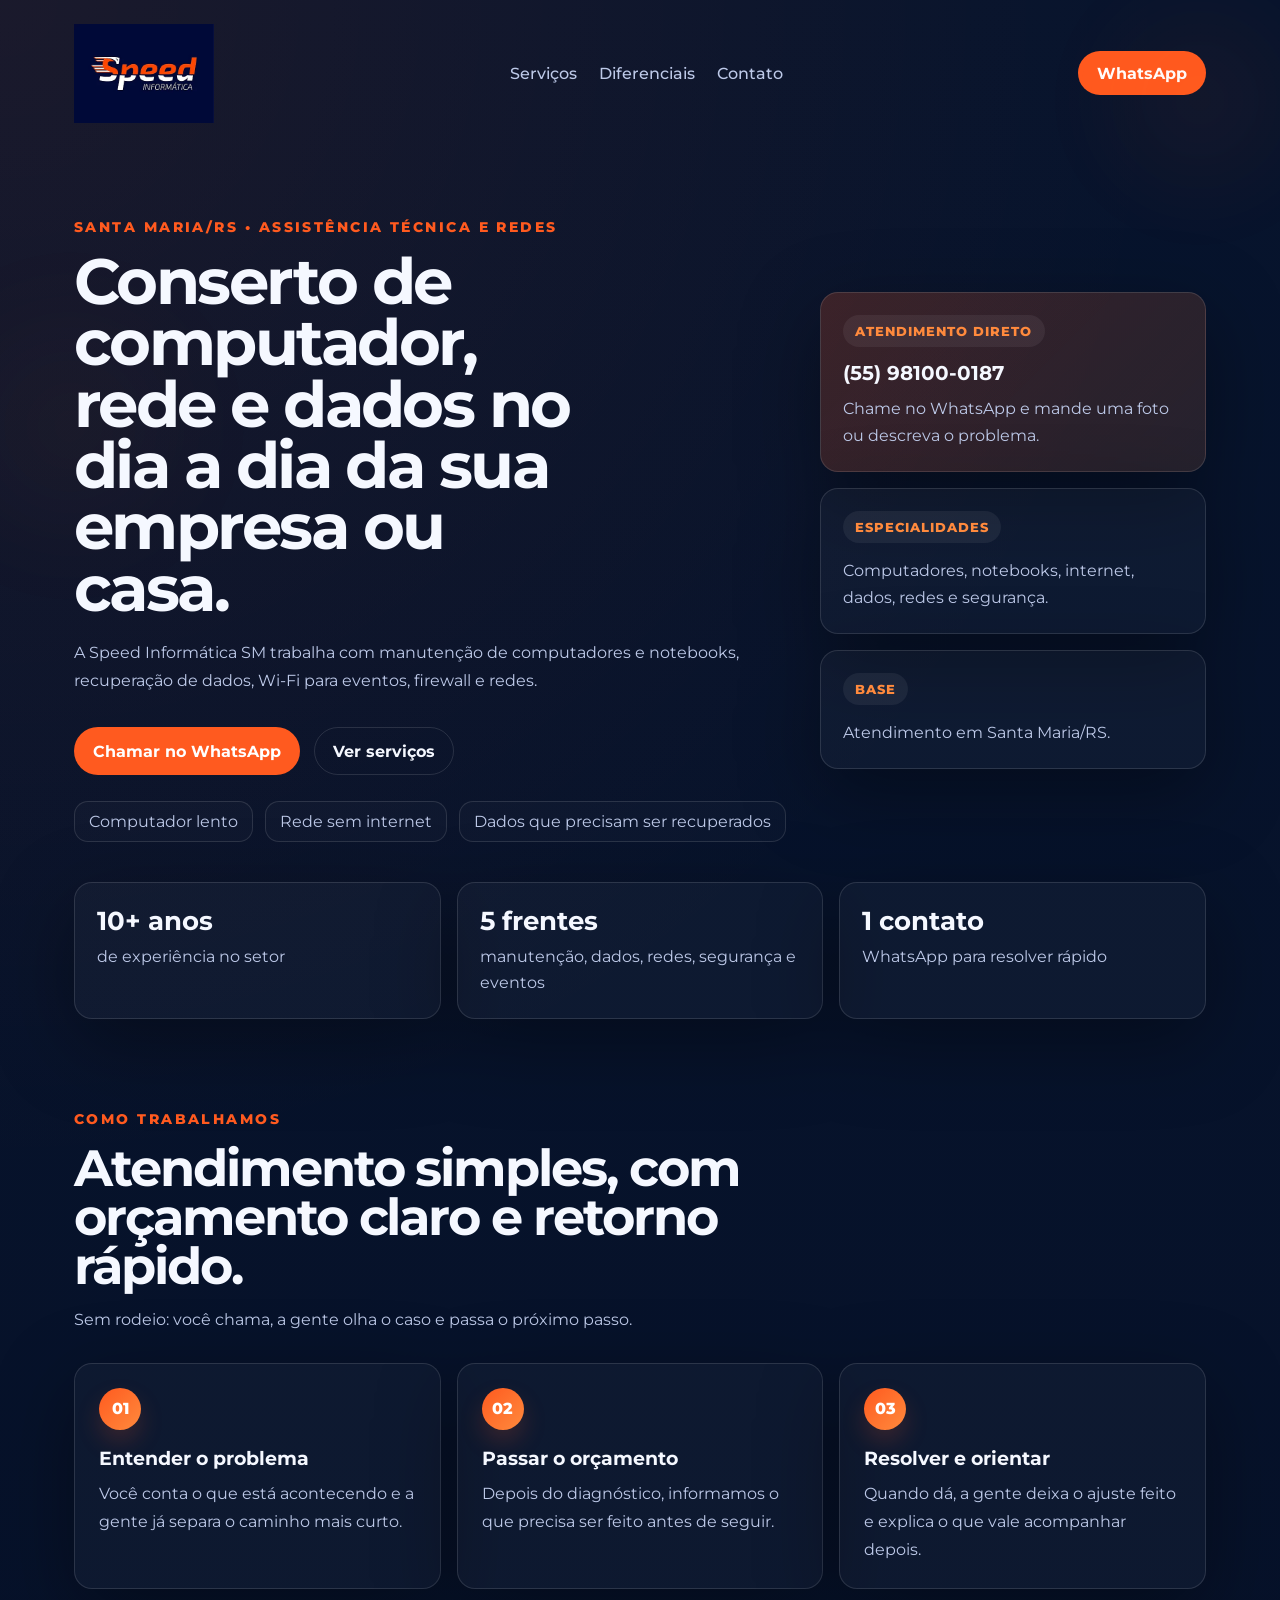
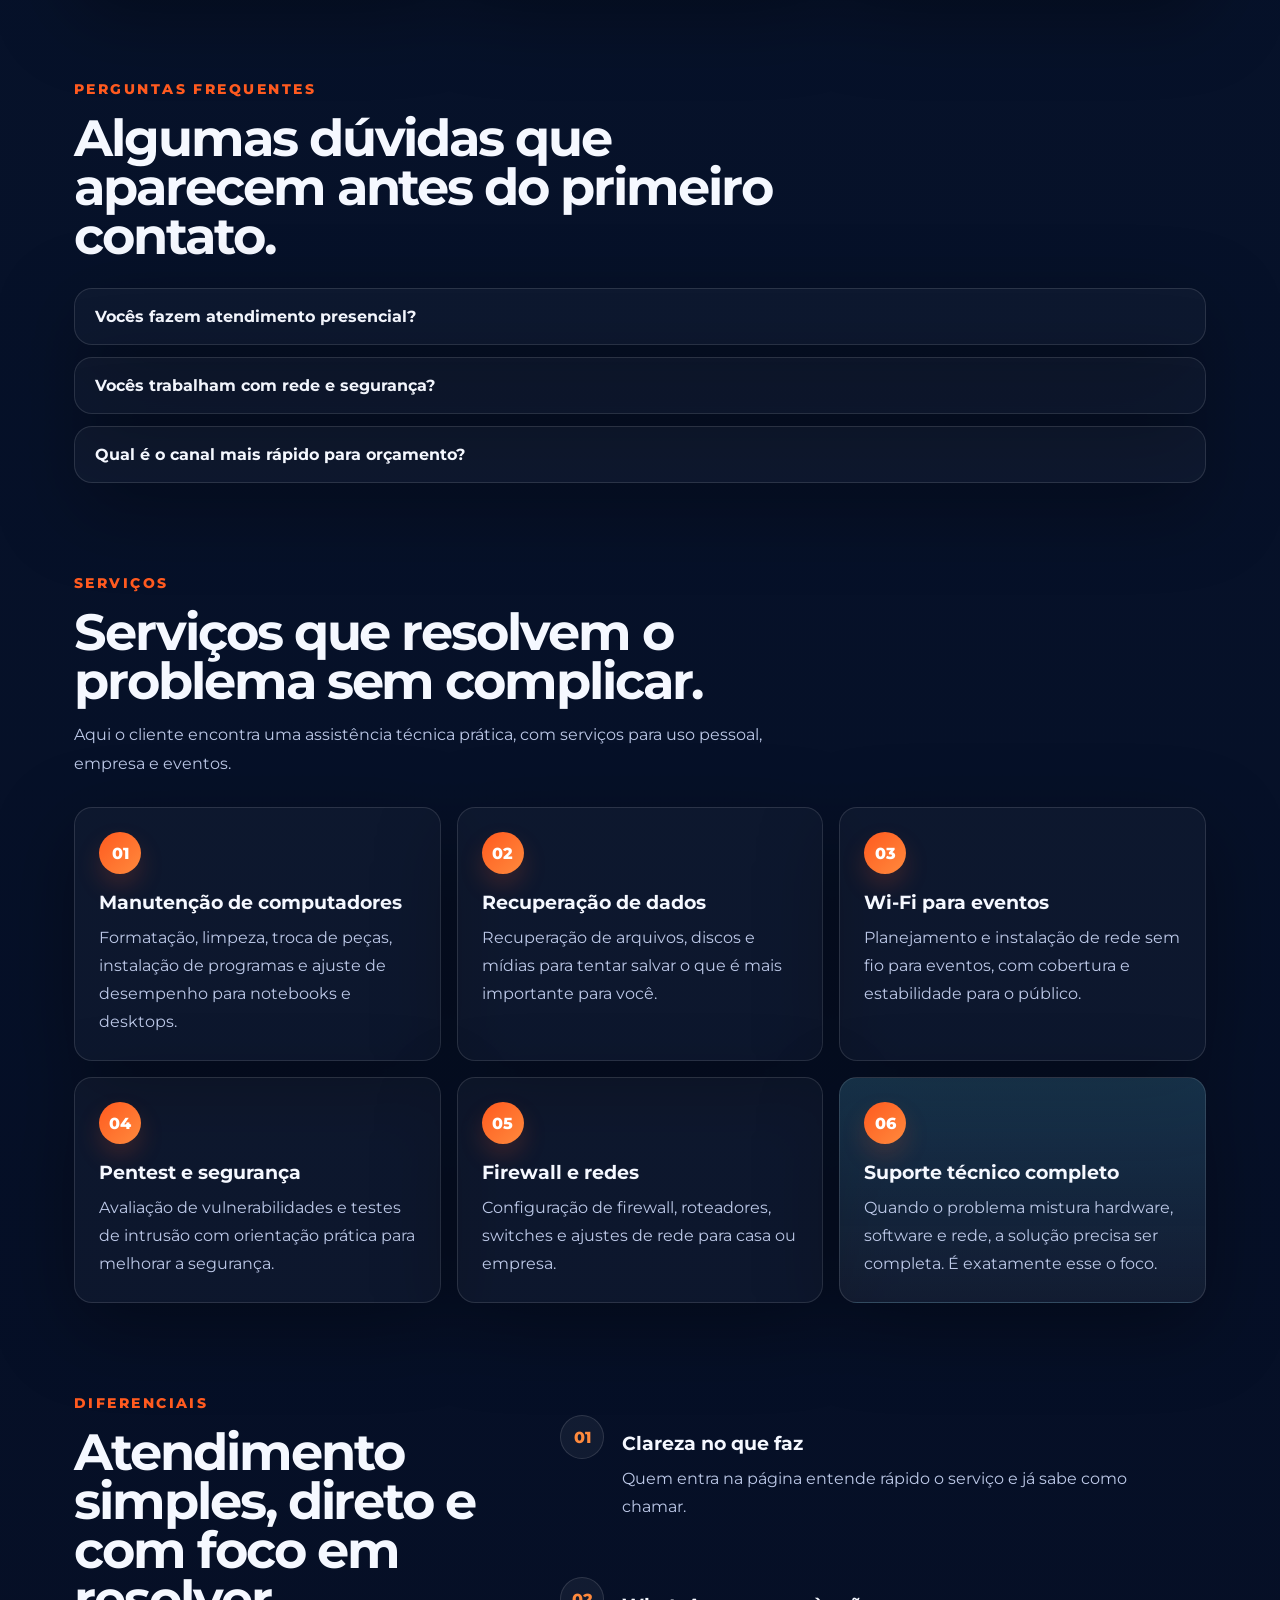
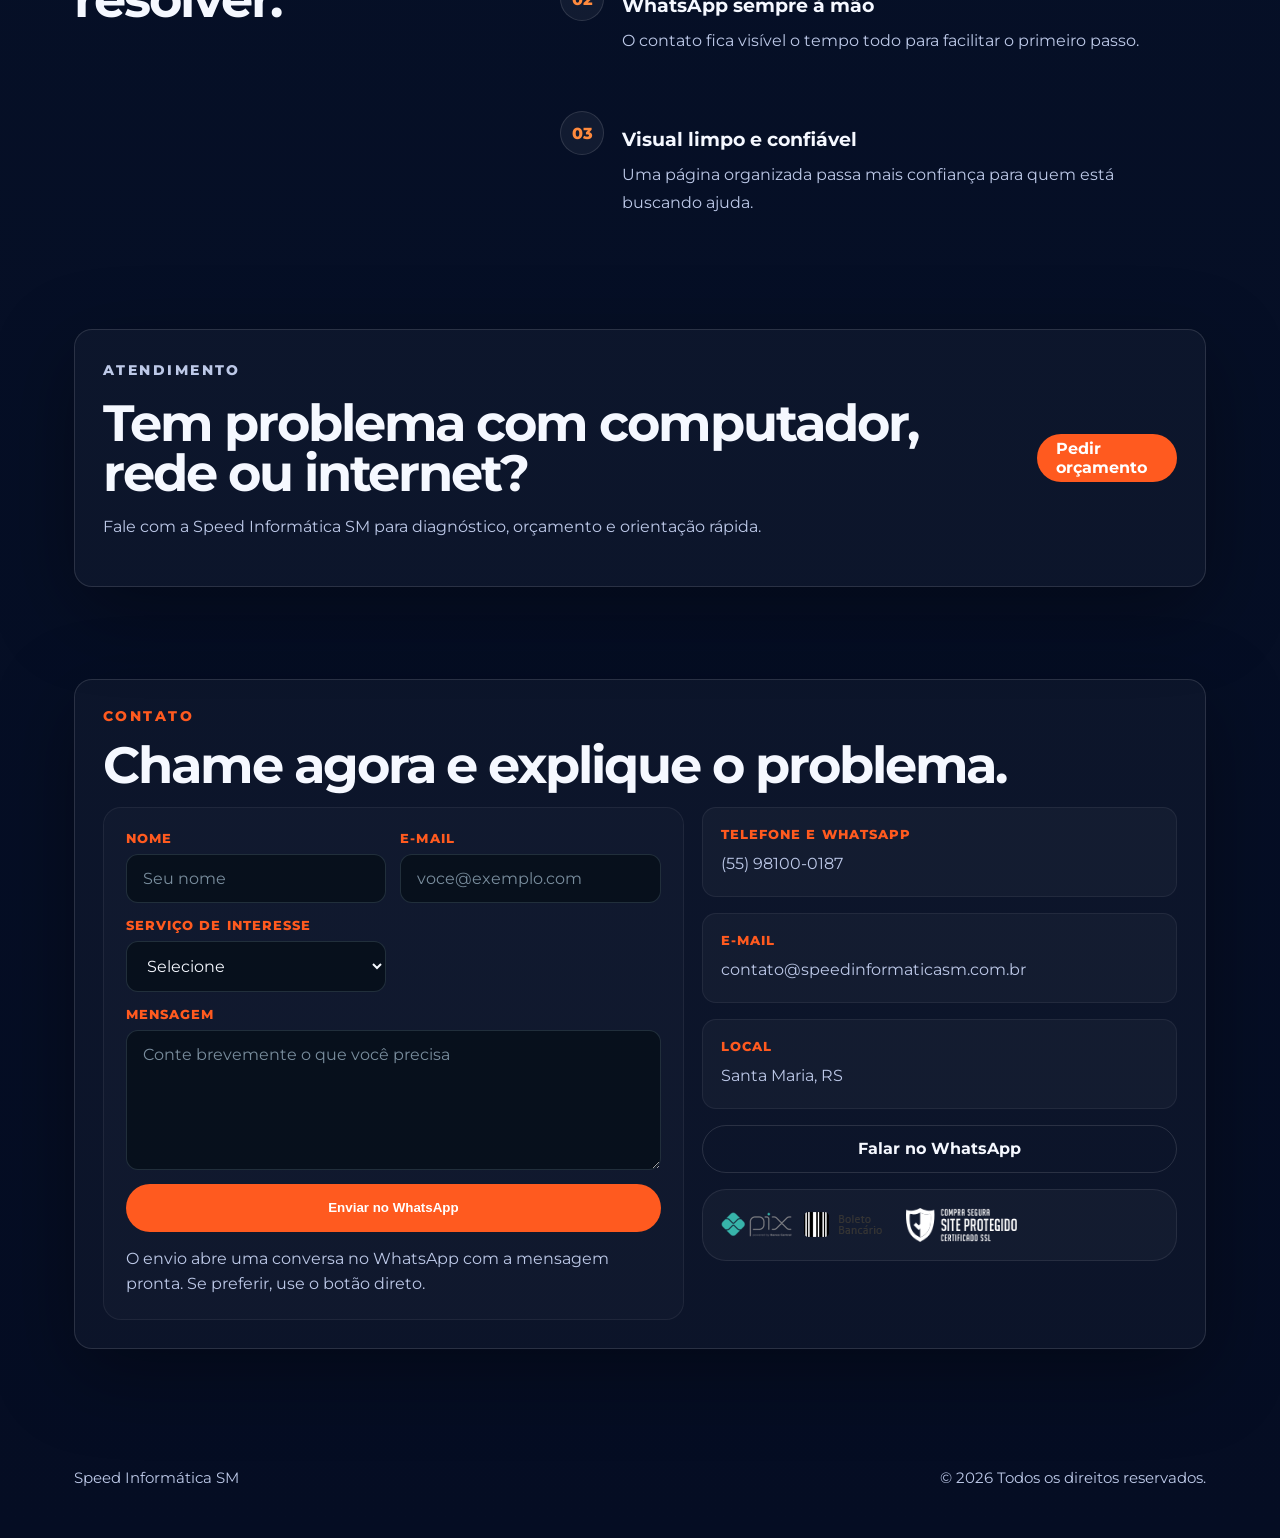
==== commit fe710e38: "Make the landing page feel more natural" ====
--- a/index.html
+++ b/index.html
@@ -20,8 +20,8 @@
       content="Assistência técnica, recuperação de dados, Wi-Fi para eventos, pentest e firewall em Santa Maria/RS."
     />
     <meta property="og:url" content="https://henmohr.github.io/speedsm/" />
-    <meta property="og:image" content="https://henmohr.github.io/speedsm/og-image.svg" />
-    <meta property="og:image:type" content="image/svg+xml" />
+    <meta property="og:image" content="https://henmohr.github.io/speedsm/og-image.png" />
+    <meta property="og:image:type" content="image/png" />
     <meta property="og:image:width" content="1200" />
     <meta property="og:image:height" content="630" />
     <meta name="twitter:card" content="summary_large_image" />
@@ -30,7 +30,7 @@
       name="twitter:description"
       content="Assistência técnica, recuperação de dados, Wi-Fi para eventos, pentest e firewall em Santa Maria/RS."
     />
-    <meta name="twitter:image" content="https://henmohr.github.io/speedsm/og-image.svg" />
+    <meta name="twitter:image" content="https://henmohr.github.io/speedsm/og-image.png" />
     <script type="application/ld+json">
       {
         "@context": "https://schema.org",
@@ -67,7 +67,7 @@
             },
             "primaryImageOfPage": {
               "@type": "ImageObject",
-              "url": "https://henmohr.github.io/speedsm/og-image.svg",
+              "url": "https://henmohr.github.io/speedsm/og-image.png",
               "width": 1200,
               "height": 630
             },
@@ -193,12 +193,11 @@
     <main id="inicio">
       <section class="hero">
         <div class="hero-copy">
-          <p class="eyebrow">Santa Maria/RS • atendimento rápido e sem enrolação</p>
-          <h1>Assistência técnica para resolver seu problema de informática de forma rápida.</h1>
+          <p class="eyebrow">Santa Maria/RS • assistência técnica e redes</p>
+          <h1>Conserto de computador, rede e dados no dia a dia da sua empresa ou casa.</h1>
           <p class="lead">
-            A Speed Informática SM atende quem precisa de conserto, orientação e solução
-            para computador, notebook, rede e segurança. Fale no WhatsApp e receba uma
-            resposta direta.
+            A Speed Informática SM trabalha com manutenção de computadores e notebooks,
+            recuperação de dados, Wi-Fi para eventos, firewall e redes.
           </p>
 
           <div class="hero-actions">
@@ -209,9 +208,9 @@
           </div>
 
           <ul class="hero-points" aria-label="Resumo dos serviços">
-            <li>Orçamento rápido</li>
-            <li>Atendimento presencial e remoto</li>
-            <li>Solução para casa, empresa e eventos</li>
+            <li>Computador lento</li>
+            <li>Rede sem internet</li>
+            <li>Dados que precisam ser recuperados</li>
           </ul>
         </div>
 
@@ -219,7 +218,7 @@
           <div class="panel-card panel-highlight">
             <span class="panel-label">Atendimento direto</span>
             <strong>(55) 98100-0187</strong>
-            <p>Chame no WhatsApp e explique o que aconteceu.</p>
+            <p>Chame no WhatsApp e mande uma foto ou descreva o problema.</p>
           </div>
 
           <div class="panel-card">
@@ -229,7 +228,7 @@
 
           <div class="panel-card">
             <span class="panel-label">Base</span>
-            <p>Atendimento em Santa Maria/RS com experiência de mercado.</p>
+            <p>Atendimento em Santa Maria/RS.</p>
           </div>
         </aside>
       </section>
@@ -249,78 +248,32 @@
         </div>
       </section>
 
-      <section class="showcase" aria-label="Destaques visuais">
-        <article class="showcase-card showcase-large">
-          <img
-            src="banner-dell.webp"
-            alt="Peças e acessórios Dell"
-            width="399"
-            height="272"
-            loading="eager"
-            decoding="async"
-          />
-          <div>
-            <p class="eyebrow">Peças e acessórios</p>
-            <h2>Dell</h2>
-          </div>
-        </article>
-        <article class="showcase-card">
-          <img
-            src="banner-notebooks.webp"
-            alt="Peças e acessórios para notebooks"
-            width="399"
-            height="272"
-            loading="lazy"
-            decoding="async"
-          />
-          <div>
-            <p class="eyebrow">Peças e acessórios</p>
-            <h2>Notebooks</h2>
-          </div>
-        </article>
-        <article class="showcase-card">
-          <img
-            src="banner-lenovo.webp"
-            alt="Peças e acessórios Lenovo"
-            width="399"
-            height="272"
-            loading="lazy"
-            decoding="async"
-          />
-          <div>
-            <p class="eyebrow">Peças e acessórios</p>
-            <h2>Lenovo</h2>
-          </div>
-        </article>
-      </section>
-
       <section id="confianca" class="section">
         <div class="section-head">
-          <p class="eyebrow">Confiança</p>
-          <h2>O que faz o cliente voltar é o atendimento consistente.</h2>
+          <p class="eyebrow">Como trabalhamos</p>
+          <h2>Atendimento simples, com orçamento claro e retorno rápido.</h2>
           <p>
-            Em vez de depoimentos inventados, aqui ficam os pontos que sustentam a
-            reputação da loja no dia a dia.
+            Sem rodeio: você chama, a gente olha o caso e passa o próximo passo.
           </p>
         </div>
 
         <div class="trust-cards">
           <article class="trust-card">
             <span class="card-icon">01</span>
-            <h3>Fala simples</h3>
-            <p>O cliente entende o problema, o orçamento e o próximo passo sem enrolação.</p>
+            <h3>Entender o problema</h3>
+            <p>Você conta o que está acontecendo e a gente já separa o caminho mais curto.</p>
           </article>
 
           <article class="trust-card">
             <span class="card-icon">02</span>
-            <h3>Atendimento direto</h3>
-            <p>WhatsApp sempre visível para acelerar o primeiro contato e o retorno.</p>
+            <h3>Passar o orçamento</h3>
+            <p>Depois do diagnóstico, informamos o que precisa ser feito antes de seguir.</p>
           </article>
 
           <article class="trust-card">
             <span class="card-icon">03</span>
-            <h3>Serviço com foco</h3>
-            <p>Computador, rede, dados e segurança em uma entrega mais objetiva.</p>
+            <h3>Resolver e orientar</h3>
+            <p>Quando dá, a gente deixa o ajuste feito e explica o que vale acompanhar depois.</p>
           </article>
         </div>
       </section>
@@ -328,7 +281,7 @@
       <section id="faq" class="section">
         <div class="section-head">
           <p class="eyebrow">Perguntas frequentes</p>
-          <h2>Dúvidas comuns antes de chamar no WhatsApp.</h2>
+          <h2>Algumas dúvidas que aparecem antes do primeiro contato.</h2>
         </div>
 
         <div class="faq-list">
--- a/styles.css
+++ b/styles.css
@@ -25,9 +25,8 @@
   font-family: "Montserrat", system-ui, sans-serif;
   color: var(--text);
   background:
-    radial-gradient(circle at top left, rgba(255, 90, 31, 0.18), transparent 26%),
-    radial-gradient(circle at top right, rgba(255, 138, 61, 0.14), transparent 22%),
-    linear-gradient(180deg, var(--bg) 0%, #06102b 44%, var(--bg-2) 100%);
+    radial-gradient(circle at top left, rgba(255, 90, 31, 0.08), transparent 24%),
+    linear-gradient(180deg, var(--bg) 0%, var(--bg-2) 100%);
   min-height: 100vh;
   overflow-x: hidden;
 }
@@ -53,8 +52,8 @@
   position: fixed;
   inset: auto;
   border-radius: 999px;
-  filter: blur(12px);
-  opacity: 0.52;
+  filter: blur(18px);
+  opacity: 0.16;
   pointer-events: none;
 }
 
@@ -78,7 +77,7 @@
   position: fixed;
   inset: 0;
   pointer-events: none;
-  opacity: 0.22;
+  opacity: 0.08;
   background-image:
     linear-gradient(rgba(255, 255, 255, 0.035) 1px, transparent 1px),
     linear-gradient(90deg, rgba(255, 255, 255, 0.035) 1px, transparent 1px);
@@ -89,7 +88,7 @@
 .topbar {
   max-width: 1180px;
   margin: 0 auto;
-  padding: 28px 24px 0;
+  padding: 24px 24px 0;
   display: flex;
   align-items: center;
   justify-content: space-between;
@@ -103,11 +102,9 @@
 }
 
 .brand-logo {
-  width: 168px;
+  width: 140px;
   height: auto;
   display: block;
-  border-radius: 12px;
-  box-shadow: 0 16px 28px rgba(255, 90, 31, 0.18);
 }
 
 .brand-text {
@@ -149,8 +146,7 @@
 
 .cta {
   color: #ffffff;
-  background: linear-gradient(135deg, var(--accent) 0%, var(--accent-2) 100%);
-  box-shadow: 0 18px 40px rgba(255, 90, 31, 0.24);
+  background: var(--accent);
 }
 
 .cta:hover,
@@ -165,7 +161,7 @@
 .ghost {
   color: var(--text);
   border-color: var(--line);
-  background: rgba(255, 255, 255, 0.03);
+  background: transparent;
 }
 
 main {
@@ -179,7 +175,7 @@
   grid-template-columns: minmax(0, 1.3fr) minmax(290px, 0.7fr);
   gap: 28px;
   align-items: stretch;
-  padding: 80px 0 34px;
+  padding: 72px 0 28px;
 }
 
 .hero-copy,
@@ -201,8 +197,8 @@
 }
 
 .hero-copy h1 {
-  font-size: clamp(2.8rem, 6vw, 5.9rem);
-  max-width: 11ch;
+  font-size: clamp(2.4rem, 5vw, 4.6rem);
+  max-width: 12ch;
 }
 
 .eyebrow {
@@ -218,7 +214,7 @@
   max-width: 62ch;
   margin: 20px 0 0;
   color: var(--muted);
-  font-size: 1.08rem;
+  font-size: 1rem;
   line-height: 1.75;
 }
 
@@ -241,8 +237,8 @@
 .hero-points li {
   padding: 10px 14px;
   border: 1px solid var(--line);
-  border-radius: 999px;
-  background: rgba(255, 255, 255, 0.03);
+  border-radius: 14px;
+  background: rgba(255, 255, 255, 0.02);
   color: var(--muted);
 }
 
@@ -254,18 +250,18 @@
 
 .panel-card,
 .card,
-.timeline-item,
 .contact-card,
 .stats > div,
-.callout {
+.callout,
+.trust-card,
+.faq-item {
   border: 1px solid var(--line);
-  background: linear-gradient(180deg, rgba(255, 255, 255, 0.05), rgba(255, 255, 255, 0.02));
-  backdrop-filter: blur(14px);
+  background: rgba(255, 255, 255, 0.03);
   box-shadow: var(--shadow);
 }
 
 .panel-card {
-  border-radius: 24px;
+  border-radius: 18px;
   padding: 22px;
 }
 
@@ -312,60 +308,9 @@
   margin-top: 12px;
 }
 
-.showcase {
-  display: grid;
-  grid-template-columns: 1.2fr 1fr 1fr;
-  gap: 16px;
-  margin-top: 16px;
-}
-
-.showcase-card {
-  position: relative;
-  min-height: 220px;
-  border-radius: 28px;
-  overflow: hidden;
-  border: 1px solid var(--line);
-  box-shadow: var(--shadow);
-  background: #000;
-}
-
-.showcase-card img {
-  width: 100%;
-  height: 100%;
-  object-fit: cover;
-  display: block;
-  opacity: 0.74;
-  filter: saturate(1.12) contrast(1.05);
-}
-
-.showcase-card::after {
-  content: "";
-  position: absolute;
-  inset: 0;
-  background: linear-gradient(180deg, rgba(6, 12, 26, 0.08), rgba(6, 12, 26, 0.86));
-}
-
-.showcase-card div {
-  position: absolute;
-  left: 20px;
-  right: 20px;
-  bottom: 18px;
-  z-index: 1;
-}
-
-.showcase-card h2 {
-  margin: 0;
-  font-size: clamp(1.8rem, 3vw, 3rem);
-  line-height: 0.95;
-}
-
-.showcase-large {
-  min-height: 280px;
-}
-
 .stats > div {
   padding: 22px;
-  border-radius: 24px;
+  border-radius: 18px;
 }
 
 .stats strong {
@@ -410,7 +355,7 @@
 
 .card {
   min-height: 220px;
-  border-radius: 28px;
+  border-radius: 18px;
   padding: 24px;
 }
 
@@ -445,11 +390,8 @@
 
 .trust-card {
   border: 1px solid var(--line);
-  border-radius: 28px;
+  border-radius: 18px;
   padding: 24px;
-  background: linear-gradient(180deg, rgba(255, 255, 255, 0.05), rgba(255, 255, 255, 0.02));
-  backdrop-filter: blur(14px);
-  box-shadow: var(--shadow);
 }
 
 .trust-card h3 {
@@ -470,10 +412,9 @@
 
 .faq-item {
   border: 1px solid var(--line);
-  border-radius: 22px;
+  border-radius: 18px;
   padding: 0 20px;
   background: rgba(255, 255, 255, 0.03);
-  box-shadow: var(--shadow);
 }
 
 .faq-item summary {
@@ -533,15 +474,13 @@
 
 .callout {
   margin-top: 92px;
-  border-radius: 32px;
+  border-radius: 18px;
   padding: 28px;
   display: flex;
   align-items: center;
   justify-content: space-between;
   gap: 24px;
-  background:
-    radial-gradient(circle at top right, rgba(255, 90, 31, 0.18), transparent 36%),
-    linear-gradient(135deg, rgba(10, 21, 48, 0.96), rgba(4, 12, 30, 0.96));
+  background: rgba(255, 255, 255, 0.03);
 }
 
 .contact {
@@ -549,7 +488,7 @@
 }
 
 .contact-card {
-  border-radius: 32px;
+  border-radius: 18px;
   padding: 28px;
 }
 
@@ -566,8 +505,8 @@
   gap: 14px;
   padding: 22px;
   border: 1px solid rgba(255, 255, 255, 0.06);
-  border-radius: 26px;
-  background: rgba(255, 255, 255, 0.03);
+  border-radius: 18px;
+  background: rgba(255, 255, 255, 0.02);
 }
 
 .contact-form label {
@@ -588,7 +527,7 @@
 .contact-form textarea {
   width: 100%;
   border: 1px solid rgba(168, 203, 224, 0.16);
-  border-radius: 18px;
+  border-radius: 12px;
   padding: 14px 16px;
   color: var(--text);
   background: rgba(4, 13, 20, 0.64);
@@ -637,7 +576,7 @@
 
 .contact-grid > div {
   padding: 18px;
-  border-radius: 20px;
+  border-radius: 14px;
   background: rgba(255, 255, 255, 0.03);
   border: 1px solid rgba(255, 255, 255, 0.06);
 }
@@ -720,7 +659,6 @@
   .hero,
   .split,
   .cards,
-  .showcase,
   .trust-cards,
   .stats,
   .contact-layout,
@@ -747,11 +685,11 @@
   }
 
   .hero-copy h1 {
-    max-width: 12ch;
+    max-width: 13ch;
   }
 
   .brand-logo {
-    width: 138px;
+    width: 128px;
   }
 
   .section {
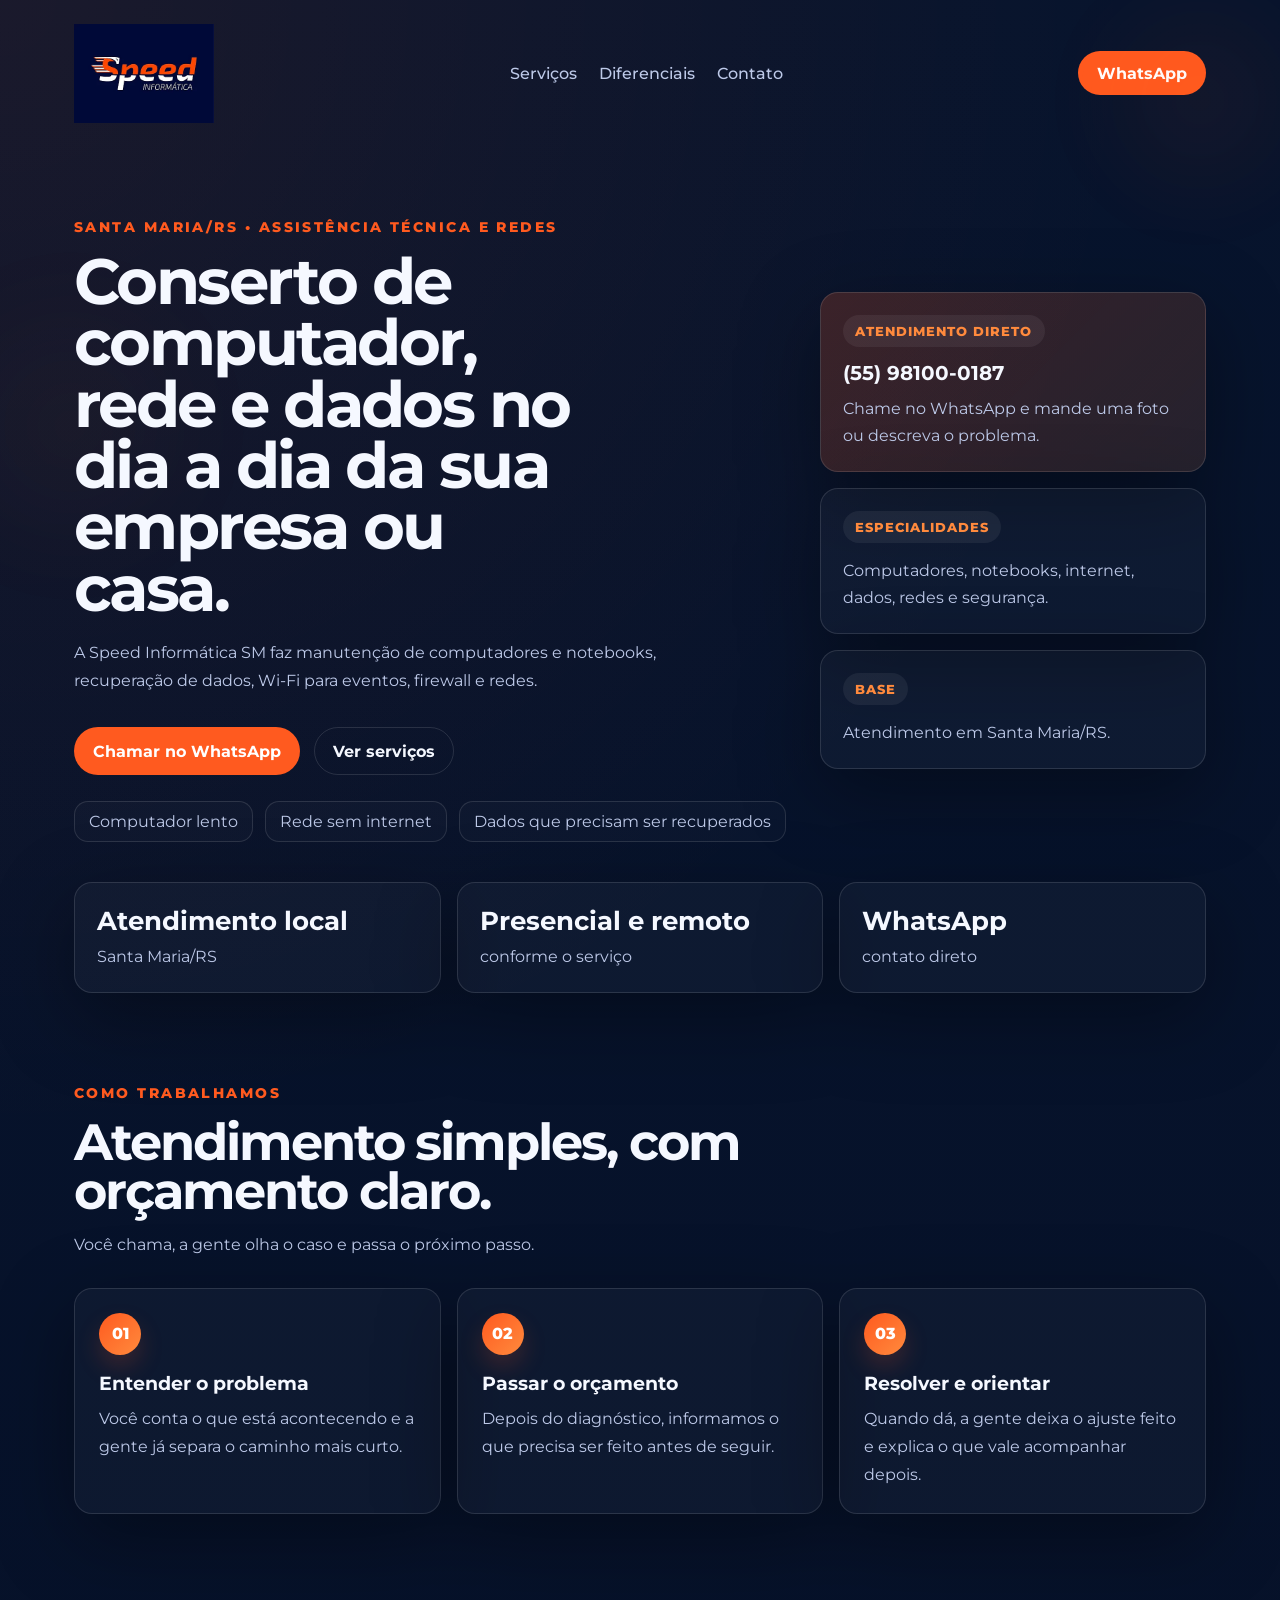
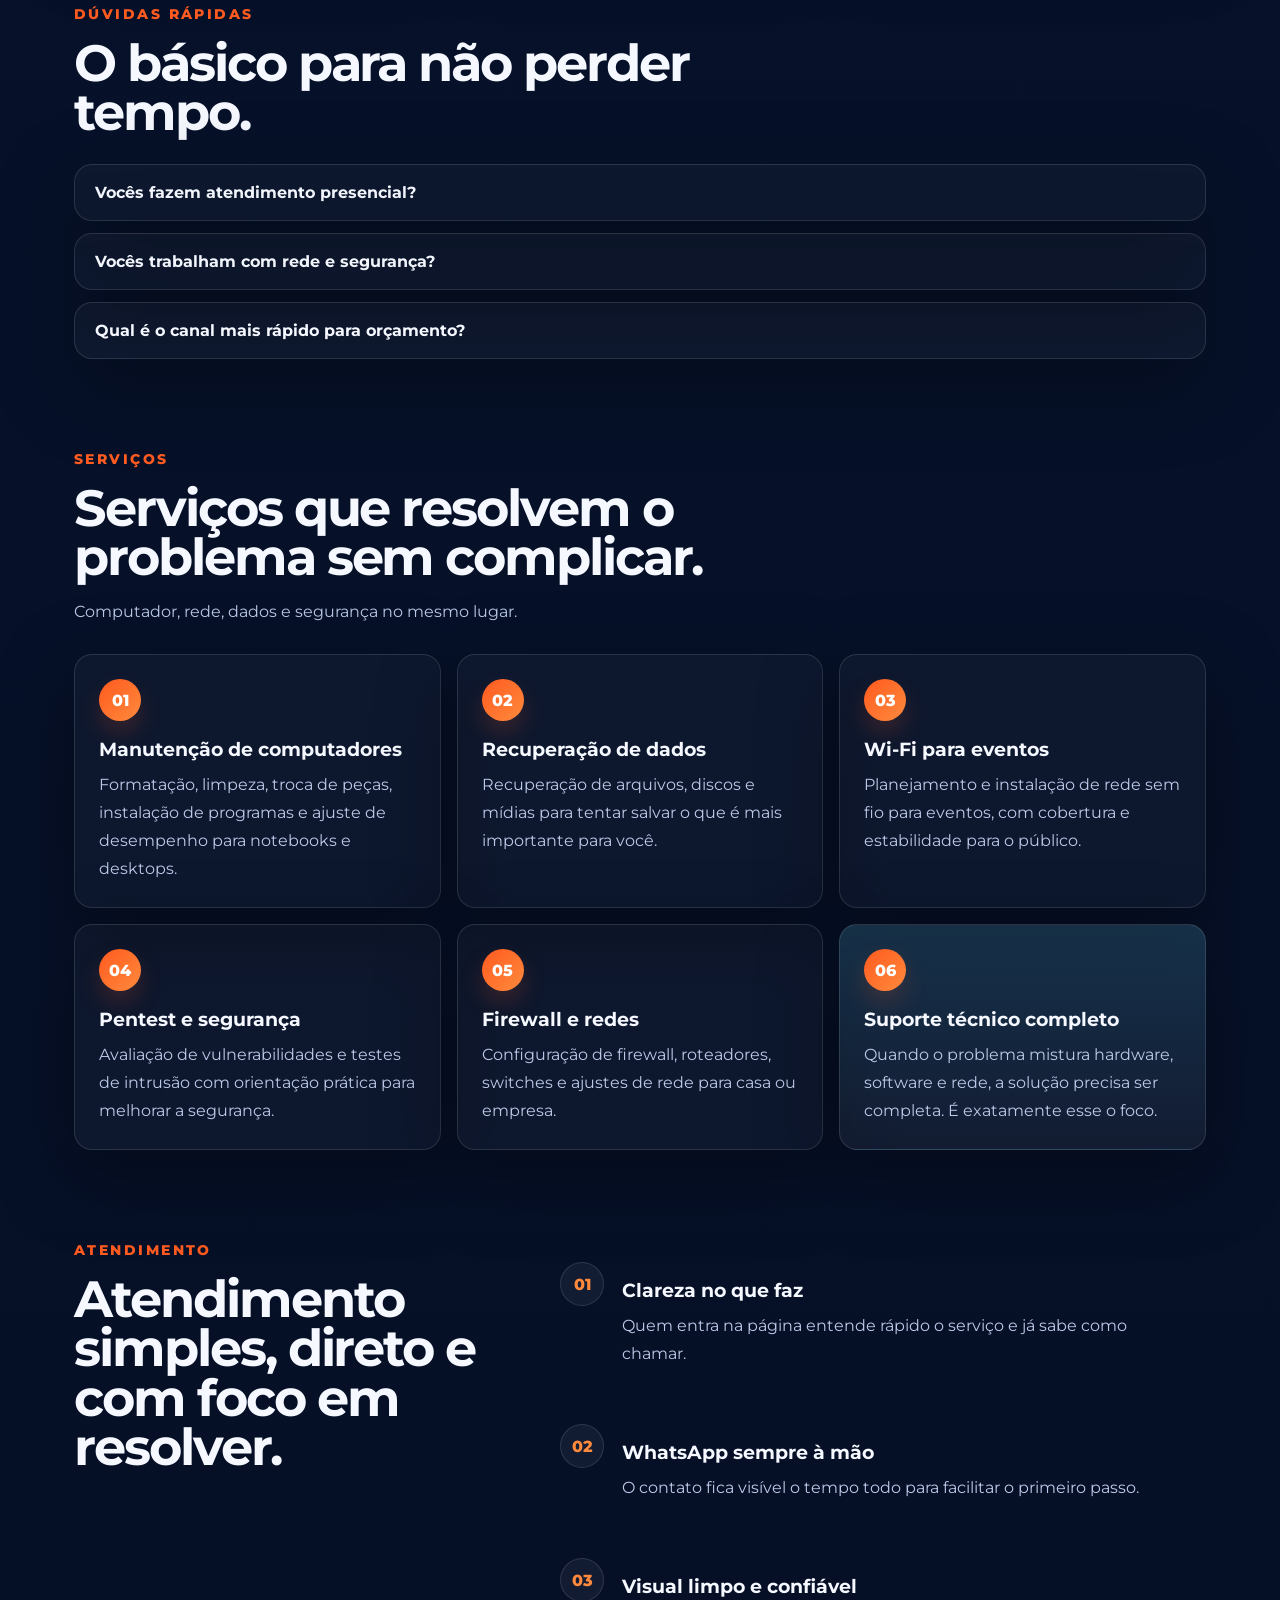
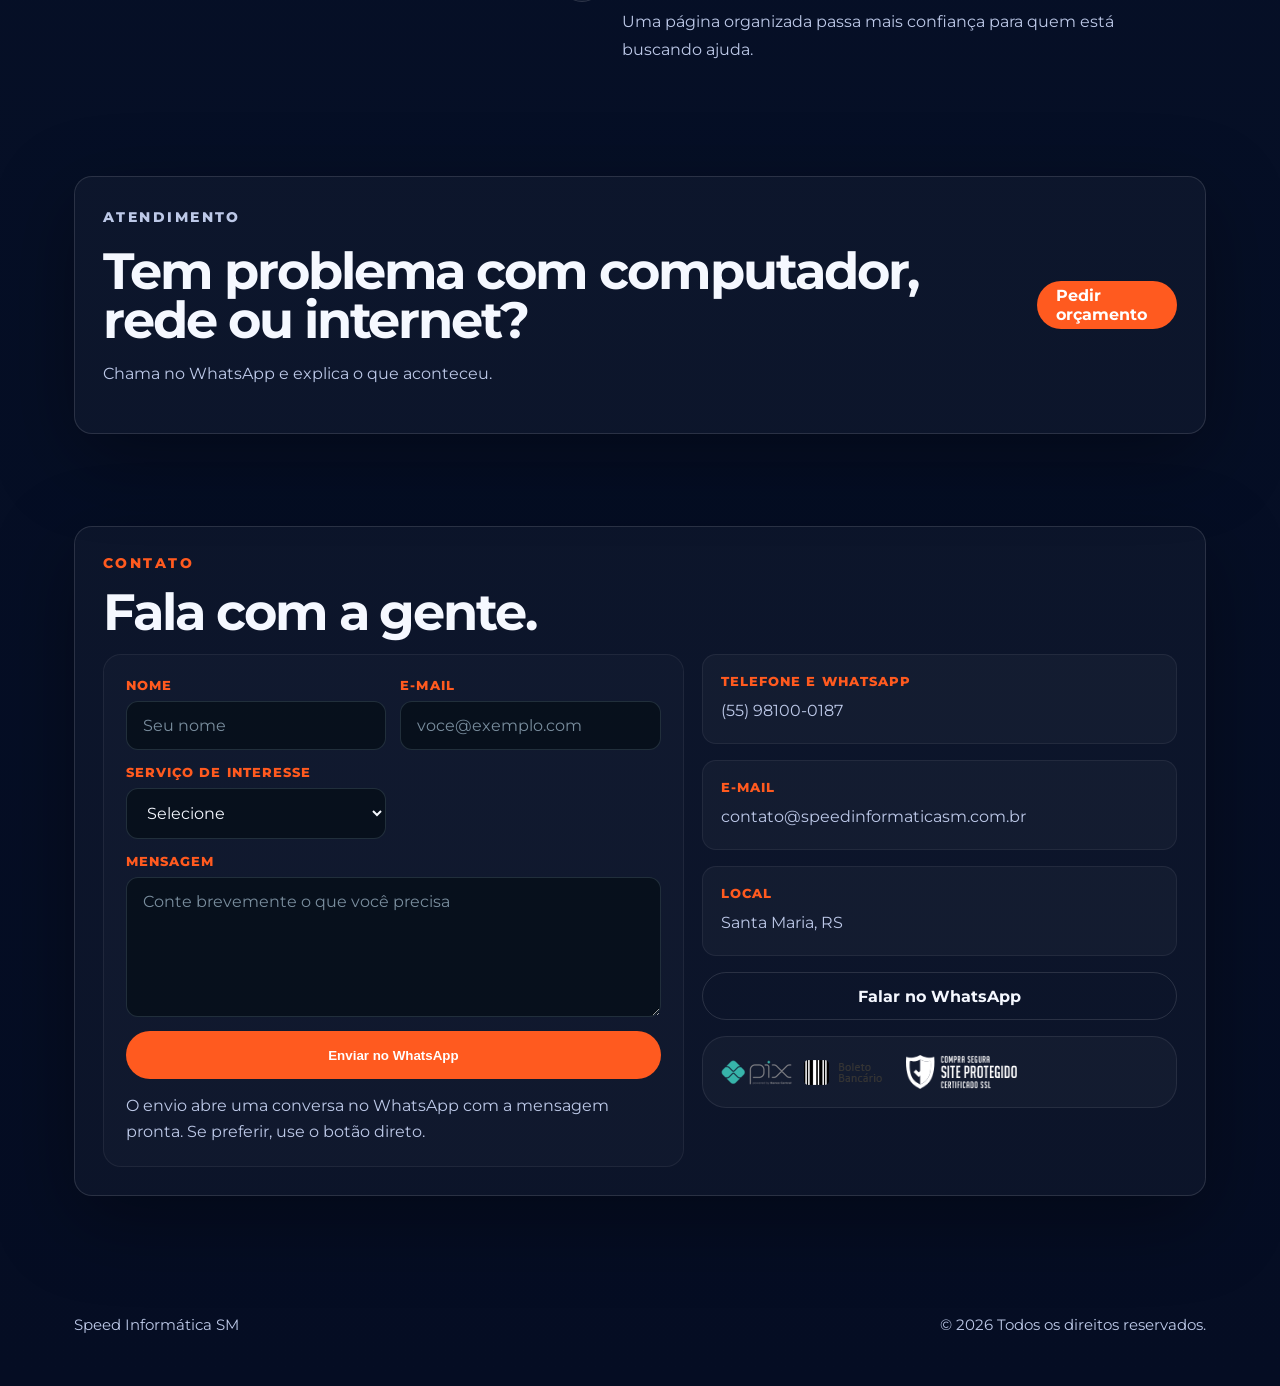
==== commit 926f8cc0: "Tone down the copy for a more local feel" ====
--- a/index.html
+++ b/index.html
@@ -196,8 +196,8 @@
           <p class="eyebrow">Santa Maria/RS • assistência técnica e redes</p>
           <h1>Conserto de computador, rede e dados no dia a dia da sua empresa ou casa.</h1>
           <p class="lead">
-            A Speed Informática SM trabalha com manutenção de computadores e notebooks,
-            recuperação de dados, Wi-Fi para eventos, firewall e redes.
+            A Speed Informática SM faz manutenção de computadores e notebooks, recuperação
+            de dados, Wi-Fi para eventos, firewall e redes.
           </p>
 
           <div class="hero-actions">
@@ -235,26 +235,24 @@
 
       <section class="stats" aria-label="Destaques">
         <div>
-          <strong>10+ anos</strong>
-          <span>de experiência no setor</span>
+          <strong>Atendimento local</strong>
+          <span>Santa Maria/RS</span>
         </div>
         <div>
-          <strong>5 frentes</strong>
-          <span>manutenção, dados, redes, segurança e eventos</span>
+          <strong>Presencial e remoto</strong>
+          <span>conforme o serviço</span>
         </div>
         <div>
-          <strong>1 contato</strong>
-          <span>WhatsApp para resolver rápido</span>
+          <strong>WhatsApp</strong>
+          <span>contato direto</span>
         </div>
       </section>
 
       <section id="confianca" class="section">
         <div class="section-head">
           <p class="eyebrow">Como trabalhamos</p>
-          <h2>Atendimento simples, com orçamento claro e retorno rápido.</h2>
-          <p>
-            Sem rodeio: você chama, a gente olha o caso e passa o próximo passo.
-          </p>
+          <h2>Atendimento simples, com orçamento claro.</h2>
+          <p>Você chama, a gente olha o caso e passa o próximo passo.</p>
         </div>
 
         <div class="trust-cards">
@@ -280,8 +278,8 @@
 
       <section id="faq" class="section">
         <div class="section-head">
-          <p class="eyebrow">Perguntas frequentes</p>
-          <h2>Algumas dúvidas que aparecem antes do primeiro contato.</h2>
+          <p class="eyebrow">Dúvidas rápidas</p>
+          <h2>O básico para não perder tempo.</h2>
         </div>
 
         <div class="faq-list">
@@ -304,10 +302,7 @@
         <div class="section-head">
           <p class="eyebrow">Serviços</p>
           <h2>Serviços que resolvem o problema sem complicar.</h2>
-          <p>
-            Aqui o cliente encontra uma assistência técnica prática, com serviços para uso
-            pessoal, empresa e eventos.
-          </p>
+          <p>Computador, rede, dados e segurança no mesmo lugar.</p>
         </div>
 
         <div class="cards">
@@ -369,7 +364,7 @@
 
       <section id="diferenciais" class="section split">
         <div class="section-head">
-          <p class="eyebrow">Diferenciais</p>
+          <p class="eyebrow">Atendimento</p>
           <h2>Atendimento simples, direto e com foco em resolver.</h2>
         </div>
 
@@ -402,9 +397,7 @@
         <div>
           <p class="eyebrow">Atendimento</p>
           <h2>Tem problema com computador, rede ou internet?</h2>
-          <p>
-            Fale com a Speed Informática SM para diagnóstico, orçamento e orientação rápida.
-          </p>
+          <p>Chama no WhatsApp e explica o que aconteceu.</p>
         </div>
 
         <a class="cta" href="https://wa.me/5555981000187" target="_blank" rel="noreferrer">
@@ -415,7 +408,7 @@
       <section id="contato" class="section contact">
         <div class="contact-card">
           <p class="eyebrow">Contato</p>
-          <h2>Chame agora e explique o problema.</h2>
+          <h2>Fala com a gente.</h2>
           <div class="contact-layout">
             <form class="contact-form" id="contact-form">
               <label>
